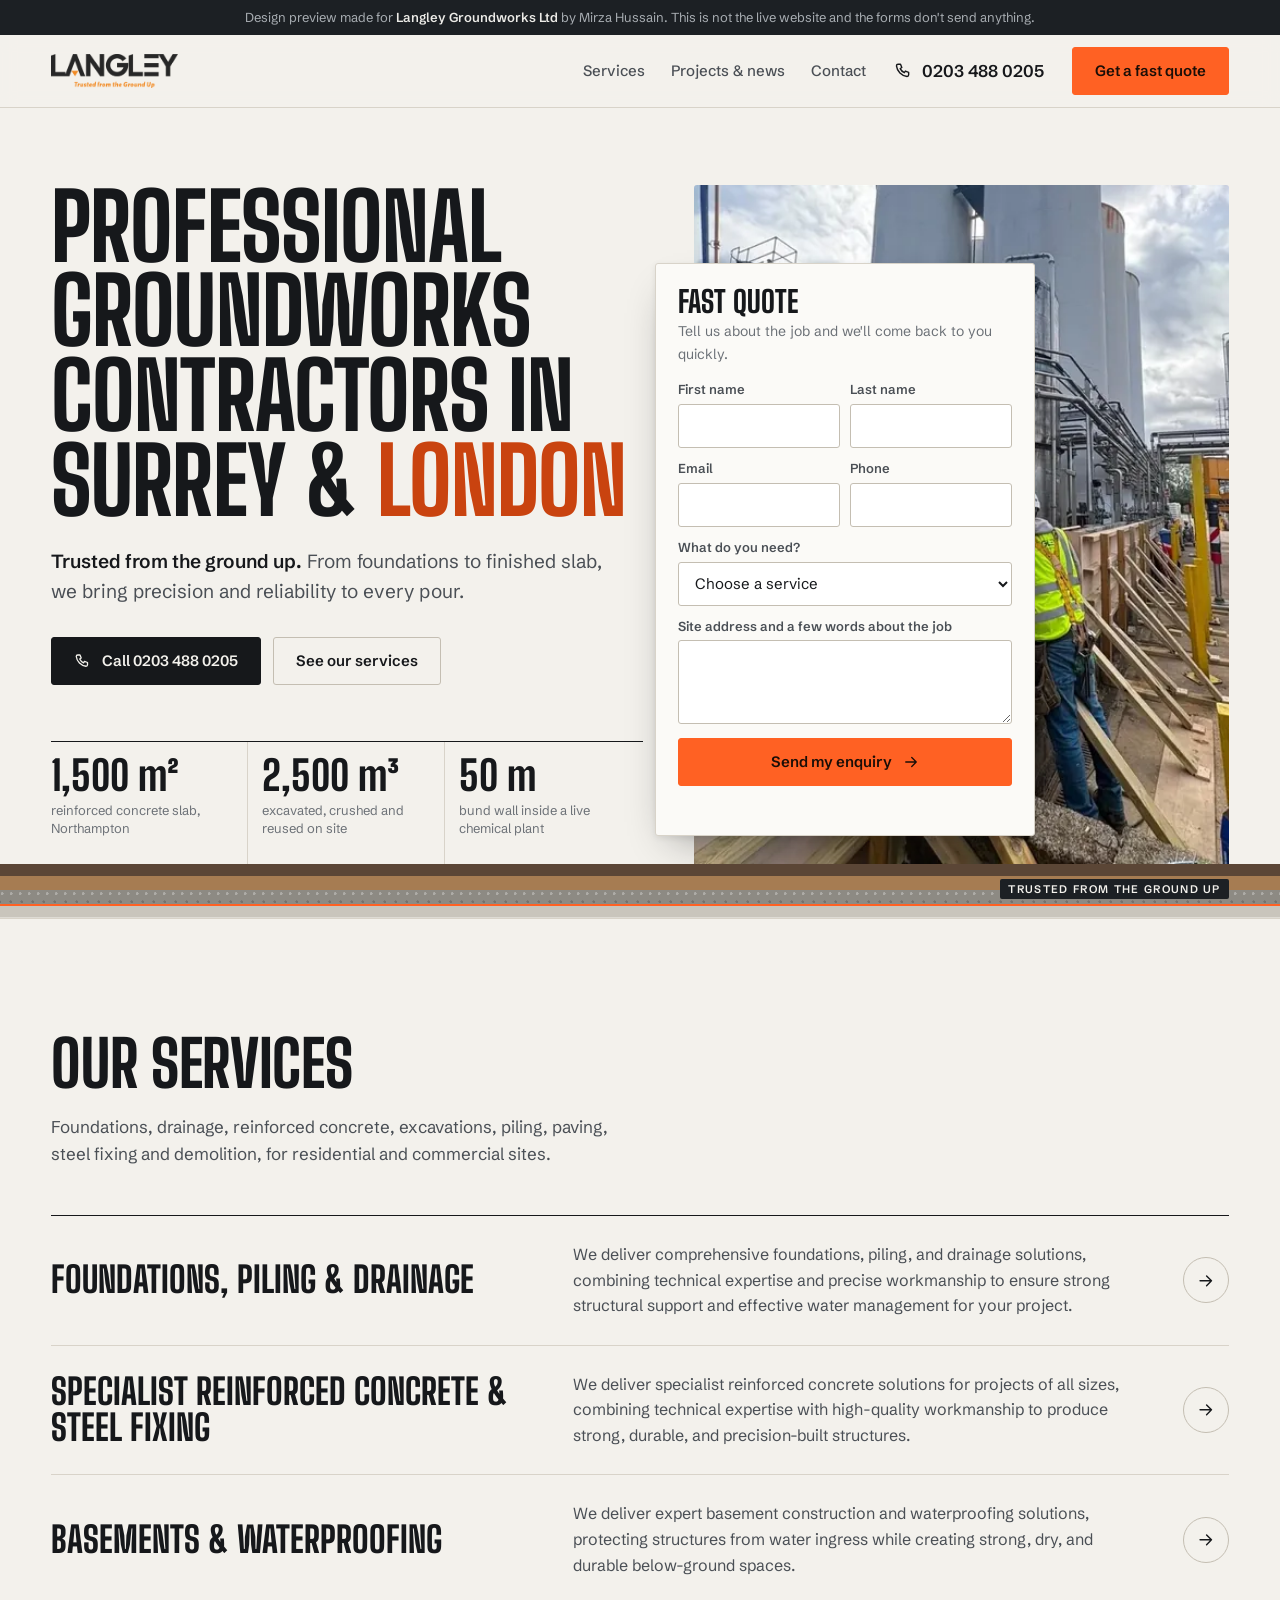
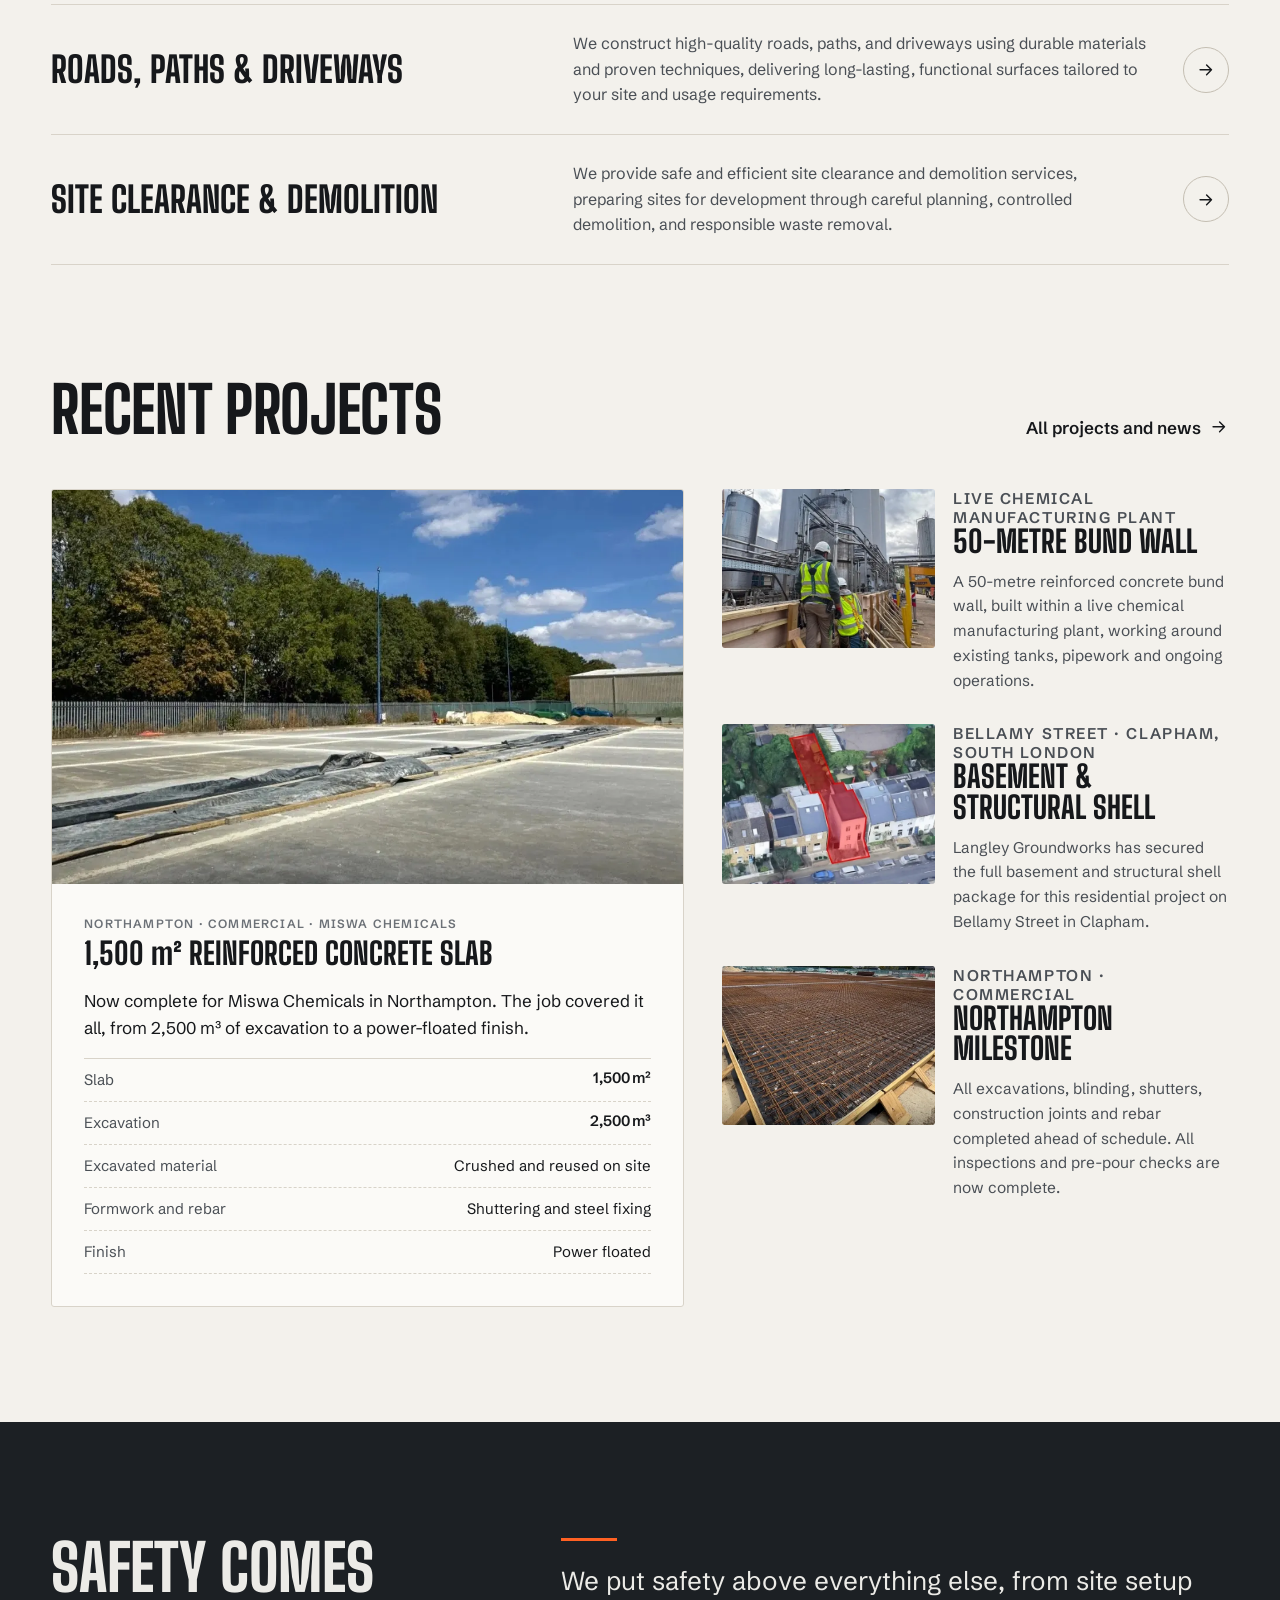
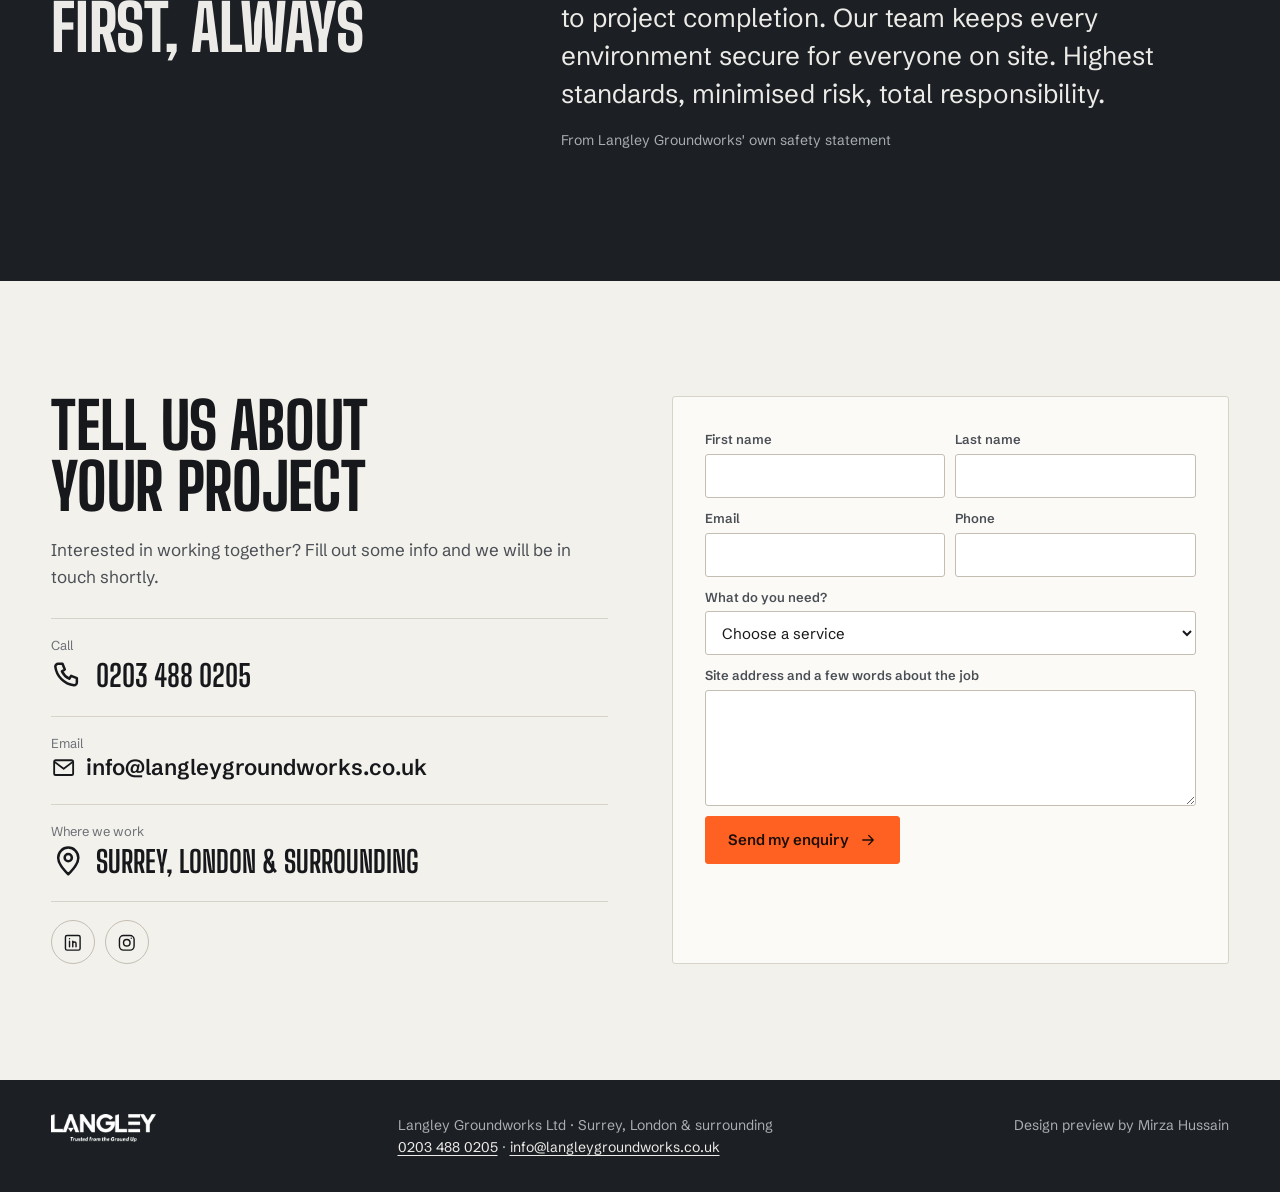
==== index.html @ 34255460 "Groundworks site design preview" ====
<!doctype html>
<html lang="en-GB">
<head>
<meta charset="utf-8">
<meta name="viewport" content="width=device-width, initial-scale=1">
<meta name="robots" content="noindex, nofollow">
<title>Groundworks Contractors in Surrey & London | Langley Groundworks</title>
<meta name="description" content="Langley Groundworks: foundations, piling, drainage, reinforced concrete, basements, driveways and demolition across Surrey and London. Call 0203 488 0205 for a fast quote.">
<meta name="theme-color" content="#f3f1ec">
<link rel="preconnect" href="https://fonts.googleapis.com"><link rel="preconnect" href="https://fonts.gstatic.com" crossorigin>
<link href="https://fonts.googleapis.com/css2?family=Big+Shoulders+Display:wght@700;800&family=JetBrains+Mono:wght@500&family=Schibsted+Grotesk:wght@400;500;600&display=swap" rel="stylesheet">
<link rel="stylesheet" href="styles.css">
<script type="application/ld+json">{"@context": "https://schema.org", "@type": "GeneralContractor", "name": "Langley Groundworks Ltd", "url": "https://www.langleygroundworks.co.uk/", "telephone": "+44 20 3488 0205", "email": "info@langleygroundworks.co.uk", "slogan": "Trusted from the ground up", "areaServed": [{"@type": "AdministrativeArea", "name": "Surrey"}, {"@type": "City", "name": "London"}], "sameAs": ["https://www.linkedin.com/company/langley-groundworks-ltd", "https://www.instagram.com/langleygroundworksltd/"], "makesOffer": [{"@type": "Offer", "itemOffered": {"@type": "Service", "name": "Foundations, Piling & Drainage"}}, {"@type": "Offer", "itemOffered": {"@type": "Service", "name": "Specialist Reinforced Concrete & Steel Fixing"}}, {"@type": "Offer", "itemOffered": {"@type": "Service", "name": "Basements & Waterproofing"}}, {"@type": "Offer", "itemOffered": {"@type": "Service", "name": "Roads, Paths & Driveways"}}, {"@type": "Offer", "itemOffered": {"@type": "Service", "name": "Site Clearance & Demolition"}}]}</script>
</head>
<body>
<div class="preview">Design preview made for <b>Langley Groundworks Ltd</b> by Mirza Hussain. This is not the live website and the forms don't send anything.</div>
<header class="top"><div class="wrap">
  <a class="logo" href="index.html" aria-label="Langley Groundworks home"><img src="img/logo.png" alt="Langley Groundworks, trusted from the ground up" width="600" height="161"></a>
  <nav aria-label="Main"><a href="index.html#services">Services</a><a href="projects.html">Projects & news</a><a href="index.html#contact">Contact</a></nav>
  <a class="call" href="tel:+442034880205"><svg class="i" viewBox="0 0 24 24" aria-hidden="true"><path d="M5 4h3l1.6 4-2 1.3a11 11 0 0 0 5.1 5.1l1.3-2 4 1.6v3a2 2 0 0 1-2 2A15 15 0 0 1 3 6a2 2 0 0 1 2-2Z"/></svg><span>0203 488 0205</span></a>
  <a class="btn orange" href="index.html#quote">Get a fast quote</a>
</div></header>
<main>

<section class="hero">
  <div class="wrap">
    <div>
      <h1>Professional groundworks contractors in Surrey &amp; <em>London</em></h1>
      <p class="lede"><b>Trusted from the ground up.</b> From foundations to finished slab, we bring precision and reliability to every pour.</p>
      <div class="ctas"><a class="btn" href="tel:+442034880205"><svg class="i" viewBox="0 0 24 24" aria-hidden="true"><path d="M5 4h3l1.6 4-2 1.3a11 11 0 0 0 5.1 5.1l1.3-2 4 1.6v3a2 2 0 0 1-2 2A15 15 0 0 1 3 6a2 2 0 0 1 2-2Z"/></svg> Call 0203 488 0205</a><a class="btn ghost" href="#services">See our services</a></div>
      <div class="facts" aria-label="Recent work in numbers">
        <div><span class="num">1,500 m²</span><small>reinforced concrete slab, Northampton</small></div>
        <div><span class="num">2,500 m³</span><small>excavated, crushed and reused on site</small></div>
        <div><span class="num">50 m</span><small>bund wall inside a live chemical plant</small></div>
      </div>
    </div>
    <div class="visual">
      <img src="img/bundwall-1080.webp" srcset="img/bundwall-640.webp 640w, img/bundwall-1080.webp 1080w" sizes="(max-width: 900px) 100vw, 48vw" alt="Langley Groundworks team on the reinforced concrete bund wall inside a live chemical plant" width="1080" height="700" fetchpriority="high" decoding="async">
      <div class="quote" id="quote">
        <h2>Fast quote</h2>
        <p class="sub">Tell us about the job and we'll come back to you quickly.</p>
        <form class="js-form" id="q" novalidate>
  <div class="two"><div class="field"><label for="q-fn">First name</label><input id="q-fn" name="first" autocomplete="given-name" required></div>
  <div class="field"><label for="q-ln">Last name</label><input id="q-ln" name="last" autocomplete="family-name" required></div></div>
  <div class="two"><div class="field"><label for="q-em">Email</label><input id="q-em" name="email" type="email" autocomplete="email" required></div>
  <div class="field"><label for="q-ph">Phone</label><input id="q-ph" name="phone" type="tel" autocomplete="tel"></div></div>
  <div class="field"><label for="q-sv">What do you need?</label><select id="q-sv" name="service"><option value="">Choose a service</option><option>Foundations, Piling & Drainage</option><option>Specialist Reinforced Concrete & Steel Fixing</option><option>Basements & Waterproofing</option><option>Roads, Paths & Driveways</option><option>Site Clearance & Demolition</option><option>Something else</option></select></div>
  <div class="field"><label for="q-ms">Site address and a few words about the job</label><textarea id="q-ms" name="message" required></textarea></div>
  <button class="btn orange" type="submit">Send my enquiry <svg class="i" viewBox="0 0 24 24" aria-hidden="true"><path d="M5 12h14M13 6l6 6-6 6"/></svg></button>
  <p class="form-note" aria-live="polite"></p>
</form>
      </div>
    </div>
  </div>
  <div class="strata" role="presentation"><span class="datum">Trusted from the ground up</span></div>
</section>

<section class="block" id="services"><div class="wrap">
  <div class="head-row"><div><h2 class="h">Our services</h2><p class="intro">Foundations, drainage, reinforced concrete, excavations, piling, paving, steel fixing and demolition, for residential and commercial sites.</p></div></div>
  <div class="works"><a class="work" href="services/foundations-piling-drainage.html"><h3>Foundations, Piling & Drainage</h3><p>We deliver comprehensive foundations, piling, and drainage solutions, combining technical expertise and precise workmanship to ensure strong structural support and effective water management for your project.</p><span class="go" aria-hidden="true"><svg class="i" viewBox="0 0 24 24" aria-hidden="true"><path d="M5 12h14M13 6l6 6-6 6"/></svg></span></a><a class="work" href="services/reinforced-concrete-steel-fixing.html"><h3>Specialist Reinforced Concrete & Steel Fixing</h3><p>We deliver specialist reinforced concrete solutions for projects of all sizes, combining technical expertise with high-quality workmanship to produce strong, durable, and precision-built structures.</p><span class="go" aria-hidden="true"><svg class="i" viewBox="0 0 24 24" aria-hidden="true"><path d="M5 12h14M13 6l6 6-6 6"/></svg></span></a><a class="work" href="services/basements-waterproofing.html"><h3>Basements & Waterproofing</h3><p>We deliver expert basement construction and waterproofing solutions, protecting structures from water ingress while creating strong, dry, and durable below-ground spaces.</p><span class="go" aria-hidden="true"><svg class="i" viewBox="0 0 24 24" aria-hidden="true"><path d="M5 12h14M13 6l6 6-6 6"/></svg></span></a><a class="work" href="services/roads-paths-driveways.html"><h3>Roads, Paths & Driveways</h3><p>We construct high-quality roads, paths, and driveways using durable materials and proven techniques, delivering long-lasting, functional surfaces tailored to your site and usage requirements.</p><span class="go" aria-hidden="true"><svg class="i" viewBox="0 0 24 24" aria-hidden="true"><path d="M5 12h14M13 6l6 6-6 6"/></svg></span></a><a class="work" href="services/site-clearance-demolition.html"><h3>Site Clearance & Demolition</h3><p>We provide safe and efficient site clearance and demolition services, preparing sites for development through careful planning, controlled demolition, and responsible waste removal.</p><span class="go" aria-hidden="true"><svg class="i" viewBox="0 0 24 24" aria-hidden="true"><path d="M5 12h14M13 6l6 6-6 6"/></svg></span></a></div>
</div></section>

<section class="block" style="padding-top:0"><div class="wrap">
  <div class="head-row"><h2 class="h">Recent projects</h2><a class="more" href="projects.html">All projects and news <svg class="i" viewBox="0 0 24 24" aria-hidden="true"><path d="M5 12h14M13 6l6 6-6 6"/></svg></a></div>
  <div class="projects-grid">
    <article class="feature"><img src="img/slab-1080.webp" srcset="img/slab-640.webp 640w, img/slab-1080.webp 1080w" sizes="(max-width: 900px) 100vw, 56vw" alt="The finished 1,500 m² reinforced concrete slab in Northampton" width="1080" height="700" loading="lazy" decoding="async"><div class="body"><p class="where">Northampton · Commercial · Miswa Chemicals</p><h3>1,500 <span class="u">m²</span> reinforced concrete slab</h3><p>Now complete for Miswa Chemicals in Northampton. The job covered it all, from 2,500 m³ of excavation to a power-floated finish.</p><ul class="spec"><li><span>Slab</span><span class="num">1,500 m²</span></li><li><span>Excavation</span><span class="num">2,500 m³</span></li><li><span>Excavated material</span><span>Crushed and reused on site</span></li><li><span>Formwork and rebar</span><span>Shuttering and steel fixing</span></li><li><span>Finish</span><span>Power floated</span></li></ul></div></article>
    <div class="side-projects"><article class="proj"><img src="img/bundwall-wide-1080.webp" srcset="img/bundwall-wide-640.webp 640w, img/bundwall-wide-1080.webp 1080w" sizes="(max-width: 520px) 100vw, 20vw" alt="50-metre bund wall" width="1080" height="700" loading="lazy" decoding="async"><div><p class="where">Live chemical manufacturing plant</p><h3>50-metre bund wall</h3><p>A 50-metre reinforced concrete bund wall, built within a live chemical manufacturing plant, working around existing tanks, pipework and ongoing operations.</p></div></article><article class="proj"><img src="img/clapham-1080.webp" srcset="img/clapham-640.webp 640w, img/clapham-1080.webp 1080w" sizes="(max-width: 520px) 100vw, 20vw" alt="Basement & structural shell" width="1080" height="700" loading="lazy" decoding="async"><div><p class="where">Bellamy Street · Clapham, South London</p><h3>Basement & structural shell</h3><p>Langley Groundworks has secured the full basement and structural shell package for this residential project on Bellamy Street in Clapham.</p></div></article><article class="proj"><img src="img/rebar-1080.webp" srcset="img/rebar-640.webp 640w, img/rebar-1080.webp 1080w" sizes="(max-width: 520px) 100vw, 20vw" alt="Northampton milestone" width="1080" height="700" loading="lazy" decoding="async"><div><p class="where">Northampton · Commercial</p><h3>Northampton milestone</h3><p>All excavations, blinding, shutters, construction joints and rebar completed ahead of schedule. All inspections and pre-pour checks are now complete.</p></div></article></div>
  </div>
</div></section>

<section class="block safety"><div class="wrap">
  <h2 class="h">Safety comes first, always</h2>
  <div><blockquote>We put safety above everything else, from site setup to project completion. Our team keeps every environment secure for everyone on site. Highest standards, minimised risk, total responsibility.</blockquote><p class="cite">From Langley Groundworks' own safety statement</p></div>
</div></section>

<section class="block contact" id="contact"><div class="wrap">
  <div>
    <h2 class="h">Tell us about your project</h2>
    <p class="intro">Interested in working together? Fill out some info and we will be in touch shortly.</p>
    <ul class="lines">
      <li><small>Call</small><a href="tel:+442034880205"><svg class="i" viewBox="0 0 24 24" aria-hidden="true"><path d="M5 4h3l1.6 4-2 1.3a11 11 0 0 0 5.1 5.1l1.3-2 4 1.6v3a2 2 0 0 1-2 2A15 15 0 0 1 3 6a2 2 0 0 1 2-2Z"/></svg> 0203 488 0205</a></li>
      <li><small>Email</small><a href="mailto:info@langleygroundworks.co.uk" style="text-transform:none;font-family:var(--sans);font-weight:600;font-size:clamp(17px,1.8vw,22px)"><svg class="i" viewBox="0 0 24 24" aria-hidden="true"><rect x="3" y="5" width="18" height="14" rx="1.5"/><path d="m4 7 8 6 8-6"/></svg> info@langleygroundworks.co.uk</a></li>
      <li><small>Where we work</small><span style="display:inline-flex;gap:10px;align-items:center;font:700 clamp(22px,2.6vw,30px)/1.15 var(--display);text-transform:uppercase"><svg class="i" viewBox="0 0 24 24" aria-hidden="true"><path d="M12 21s-7-6.2-7-11.5a7 7 0 0 1 14 0C19 14.8 12 21 12 21Z"/><circle cx="12" cy="9.5" r="2.5"/></svg> Surrey, London &amp; surrounding</span></li>
    </ul>
    <div class="social"><a href="https://www.linkedin.com/company/langley-groundworks-ltd" aria-label="Langley Groundworks on LinkedIn" rel="noopener"><svg class="i" viewBox="0 0 24 24" aria-hidden="true"><rect x="3" y="3" width="18" height="18" rx="2"/><path d="M8 10v7M8 7v.01M12 17v-4a2 2 0 0 1 4 0v4M12 10v7"/></svg></a><a href="https://www.instagram.com/langleygroundworksltd/" aria-label="Langley Groundworks on Instagram" rel="noopener"><svg class="i" viewBox="0 0 24 24" aria-hidden="true"><rect x="3" y="3" width="18" height="18" rx="5"/><circle cx="12" cy="12" r="4"/><path d="M17.5 6.5v.01"/></svg></a></div>
  </div>
  <div class="panel"><form class="js-form" id="c" novalidate>
  <div class="two"><div class="field"><label for="c-fn">First name</label><input id="c-fn" name="first" autocomplete="given-name" required></div>
  <div class="field"><label for="c-ln">Last name</label><input id="c-ln" name="last" autocomplete="family-name" required></div></div>
  <div class="two"><div class="field"><label for="c-em">Email</label><input id="c-em" name="email" type="email" autocomplete="email" required></div>
  <div class="field"><label for="c-ph">Phone</label><input id="c-ph" name="phone" type="tel" autocomplete="tel"></div></div>
  <div class="field"><label for="c-sv">What do you need?</label><select id="c-sv" name="service"><option value="">Choose a service</option><option>Foundations, Piling & Drainage</option><option>Specialist Reinforced Concrete & Steel Fixing</option><option>Basements & Waterproofing</option><option>Roads, Paths & Driveways</option><option>Site Clearance & Demolition</option><option>Something else</option></select></div>
  <div class="field"><label for="c-ms">Site address and a few words about the job</label><textarea id="c-ms" name="message" rows="4" required></textarea></div>
  <button class="btn orange" type="submit">Send my enquiry <svg class="i" viewBox="0 0 24 24" aria-hidden="true"><path d="M5 12h14M13 6l6 6-6 6"/></svg></button>
  <p class="form-note" aria-live="polite"></p>
</form></div>
</div></section>

</main>
<footer><div class="wrap">
  <img src="img/logo-alt.png" alt="Langley Groundworks" width="600" height="160" loading="lazy">
  <div>Langley Groundworks Ltd · Surrey, London &amp; surrounding<br><a href="tel:+442034880205">0203 488 0205</a> · <a href="mailto:info@langleygroundworks.co.uk">info@langleygroundworks.co.uk</a></div>
  <div class="made">Design preview by Mirza Hussain</div>
</div></footer>
<div class="dock"><a class="btn" href="tel:+442034880205"><svg class="i" viewBox="0 0 24 24" aria-hidden="true"><path d="M5 4h3l1.6 4-2 1.3a11 11 0 0 0 5.1 5.1l1.3-2 4 1.6v3a2 2 0 0 1-2 2A15 15 0 0 1 3 6a2 2 0 0 1 2-2Z"/></svg> Call</a><a class="btn orange" href="index.html#quote">Get a quote</a></div>
<script src="site.js" defer></script>
</body>
</html>
---- styles.css ----
/* Langley Groundworks: design preview.
   The look comes from the trade itself: hoarding signage for the headings, a site drawing's ruled
   lines and dimension marks, the ground in section as the one decorative motif, and the orange
   from the company's own logo. Real measurements from real jobs are set in mono, as data. */
:root {
  --paper: #f3f1ec; --paper-2: #ebe7df; --card: #fbfaf7;
  --ink: #16181b; --ink-2: #4a4f55; --ink-3: #6c7177;
  --line: #d8d3c9; --line-2: #c4beb2;
  --orange: #ff6123; --orange-deep: #c9430f; --orange-ink: #1a0e07;
  --slate: #1c2024; --slate-2: #262b30; --slate-ink: #ecebe7; --slate-ink-2: #a9aeb3;
  --soil: #5b4636; --clay: #a67c52; --gravel: #8d8a83; --concrete: #c9c5bc;
  --display: "Big Shoulders Display", "Arial Narrow", sans-serif;
  --sans: "Schibsted Grotesk", system-ui, sans-serif;
  --mono: "JetBrains Mono", ui-monospace, monospace;
  --max: 1280px; --gut: clamp(20px, 4vw, 56px);
  --radius: 3px;
  color-scheme: light;
}
* { box-sizing: border-box; }
html { -webkit-text-size-adjust: 100%; scroll-behavior: smooth; scroll-padding-top: 88px; }
body { margin: 0; background: var(--paper); color: var(--ink); font: 400 17px/1.6 var(--sans); }
img { display: block; max-width: 100%; height: auto; }
a { color: inherit; text-underline-offset: .22em; text-decoration-thickness: 1px; }
::selection { background: var(--orange); color: var(--orange-ink); }
input, textarea, select, button { font: inherit; color: inherit; }
input, textarea { caret-color: var(--orange-deep); }
:focus-visible { outline: 2px solid var(--orange-deep); outline-offset: 3px; border-radius: 2px; }
html { scrollbar-color: var(--line-2) var(--paper); }
.wrap { max-width: var(--max); margin: 0 auto; padding: 0 var(--gut); }
.sr { position: absolute; width: 1px; height: 1px; overflow: hidden; clip: rect(0 0 0 0); white-space: nowrap; }
.num { font-family: var(--mono); font-weight: 500; font-variant-numeric: tabular-nums; letter-spacing: -.01em; }
svg.i { width: 1.15em; height: 1.15em; flex: none; stroke: currentColor; fill: none; stroke-width: 1.75; stroke-linecap: round; stroke-linejoin: round; }

/* preview notice: the client must never mistake this for their live site */
.preview { background: var(--slate); color: var(--slate-ink-2); font-size: 13px; text-align: center; padding: 7px var(--gut); }
.preview b { color: var(--slate-ink); font-weight: 600; }

/* header */
.top { position: sticky; top: 0; z-index: 20; background: color-mix(in srgb, var(--paper) 92%, transparent); backdrop-filter: saturate(1.2) blur(8px); border-bottom: 1px solid var(--line); }
.top .wrap { display: flex; align-items: center; gap: 28px; height: 72px; }
.top .logo img { height: 34px; width: auto; }
.top nav { display: flex; gap: 26px; margin-left: auto; font-size: 15px; font-weight: 500; }
.top nav a { text-decoration: none; color: var(--ink-2); }
.top nav a:hover, .top nav a[aria-current="page"] { color: var(--ink); text-decoration: underline; }
.call { display: inline-flex; align-items: center; gap: 8px; text-decoration: none; font-weight: 600; white-space: nowrap; }
.btn { display: inline-flex; align-items: center; justify-content: center; gap: 10px; min-height: 48px; padding: 0 22px; border-radius: var(--radius); border: 1px solid var(--ink); background: var(--ink); color: var(--paper); font-weight: 600; font-size: 15px; text-decoration: none; cursor: pointer; transition: background .18s, color .18s, border-color .18s; }
.btn:hover { background: #000; }
.btn.orange { background: var(--orange); border-color: var(--orange); color: var(--orange-ink); }
.btn.orange:hover { background: #ff7a45; border-color: #ff7a45; }
.btn.ghost { background: transparent; color: var(--ink); border-color: var(--line-2); }
.btn.ghost:hover { border-color: var(--ink); }
.btn svg.i { width: 18px; height: 18px; }
@media (max-width: 899px) { .top nav, .top .call span { display: none; } .top .wrap { gap: 14px; } .top .call { margin-left: auto; } .top .btn { display: none; } }

/* hero */
.hero { position: relative; overflow: hidden; border-bottom: 1px solid var(--line); }
.hero .wrap { display: grid; grid-template-columns: minmax(0, 1.05fr) minmax(0, .95fr); gap: clamp(28px, 4vw, 64px); padding-top: clamp(40px, 6vw, 84px); padding-bottom: 0; align-items: end; }
.hero h1 { font: 800 clamp(3.1rem, 7.2vw, 6rem)/.92 var(--display); text-transform: uppercase; letter-spacing: -.01em; margin: 0; text-wrap: balance; }
.hero h1 em { font-style: normal; color: var(--orange-deep); }
.hero .lede { font-size: clamp(17px, 1.5vw, 19px); color: var(--ink-2); max-width: 46ch; margin: 22px 0 0; }
.hero .lede b { color: var(--ink); font-weight: 600; }
.hero .ctas { display: flex; flex-wrap: wrap; gap: 12px; margin: 30px 0 0; }
.facts { display: grid; grid-template-columns: repeat(3, minmax(0, 1fr)); margin: clamp(36px, 5vw, 56px) 0 0; border-top: 1px solid var(--ink); }
.facts div { padding: 14px 14px 26px 0; border-right: 1px solid var(--line); }
.facts div + div { padding-left: 14px; }
.facts div:last-child { border-right: 0; }
.facts .num { display: block; font: 800 clamp(30px, 3.2vw, 44px)/1 var(--display); letter-spacing: 0; color: var(--ink); }
.facts small { display: block; margin-top: 6px; font-size: 13px; color: var(--ink-3); line-height: 1.35; }
.hero .visual { position: relative; align-self: stretch; min-height: 520px; }
.hero .visual img { position: absolute; inset: 0; width: 100%; height: 100%; object-fit: cover; object-position: 30% 50%; border-radius: var(--radius) var(--radius) 0 0; }
.quote { position: absolute; left: clamp(-56px, -3vw, -20px); bottom: 28px; width: min(380px, 92%); background: var(--card); border: 1px solid var(--line); border-radius: var(--radius); padding: 22px 22px 20px; box-shadow: 0 18px 40px -18px rgba(22, 24, 27, .45), 0 2px 6px rgba(22, 24, 27, .08); }
.quote h2 { font: 800 30px/1 var(--display); text-transform: uppercase; margin: 0 0 4px; }
.quote p.sub { margin: 0 0 14px; font-size: 14px; color: var(--ink-3); }
.field { display: grid; gap: 4px; margin-bottom: 10px; }
.field label { font-size: 13px; font-weight: 600; color: var(--ink-2); }
.field input, .field select, .field textarea { width: 100%; min-height: 44px; border: 1px solid var(--line-2); border-radius: var(--radius); background: #fff; padding: 9px 12px; font-size: 15px; }
.field textarea { min-height: 84px; resize: vertical; }
.field input:focus, .field select:focus, .field textarea:focus { outline: none; border-color: var(--ink); box-shadow: 0 0 0 3px color-mix(in srgb, var(--orange) 28%, transparent); }
.two { display: grid; grid-template-columns: 1fr 1fr; gap: 10px; }
.form-note { margin: 10px 0 0; font-size: 13px; color: var(--ink-3); min-height: 1.4em; }
.form-note.sent { color: var(--orange-deep); font-weight: 600; }
.quote .btn { width: 100%; margin-top: 4px; }

/* the ground in section: topsoil, clay, gravel and the slab, with a datum line */
.strata { position: relative; height: 54px; background:
  linear-gradient(var(--soil), var(--soil)) 0 0 / 100% 12px no-repeat,
  linear-gradient(var(--clay), var(--clay)) 0 12px / 100% 14px no-repeat,
  radial-gradient(circle at 25% 40%, rgba(255,255,255,.28) 1.2px, transparent 1.6px) 0 26px / 9px 9px repeat-x,
  radial-gradient(circle at 70% 70%, rgba(0,0,0,.18) 1.1px, transparent 1.5px) 3px 30px / 11px 11px repeat-x,
  linear-gradient(var(--gravel), var(--gravel)) 0 26px / 100% 14px no-repeat,
  linear-gradient(var(--concrete), var(--concrete)) 0 40px / 100% 14px no-repeat; }
.strata::after { content: ""; position: absolute; left: 0; right: 0; top: 40px; border-top: 2px solid var(--orange); }
.strata .datum { position: absolute; right: var(--gut); top: 40px; transform: translateY(-125%); font: 600 11px var(--sans); text-transform: uppercase; color: var(--paper); letter-spacing: .12em; background: var(--slate); padding: 3px 8px; border-radius: 2px; }
@media (prefers-reduced-motion: no-preference) {
  .strata { clip-path: inset(0 100% 0 0); animation: dig 1.1s cubic-bezier(.16, 1, .3, 1) .15s forwards; }
  @keyframes dig { to { clip-path: inset(0 0 0 0); } }
}

/* sections */
section.block { padding: clamp(64px, 9vw, 120px) 0; }
.block h2.h { font: 800 clamp(2.4rem, 5vw, 4rem)/.95 var(--display); text-transform: uppercase; margin: 0; letter-spacing: -.005em; text-wrap: balance; }
.block .intro { color: var(--ink-2); max-width: 58ch; margin: 18px 0 0; }
.head-row { display: flex; justify-content: space-between; align-items: end; gap: 24px; flex-wrap: wrap; margin-bottom: clamp(30px, 4vw, 48px); }
.head-row a.more { font-weight: 600; text-decoration: none; display: inline-flex; gap: 8px; align-items: center; }
.head-row a.more:hover { text-decoration: underline; }

/* services: a schedule of works, one row each, not a grid of cards */
.works { border-top: 1px solid var(--ink); }
.work { display: grid; grid-template-columns: minmax(0, 1.1fr) minmax(0, 1.3fr) auto; gap: 18px 36px; align-items: center; padding: 26px 0; border-bottom: 1px solid var(--line); text-decoration: none; position: relative; }
.work h3 { font: 800 clamp(1.7rem, 2.8vw, 2.5rem)/1 var(--display); text-transform: uppercase; margin: 0; transition: color .2s; }
.work p { margin: 0; color: var(--ink-2); font-size: 16px; }
.work .go { width: 46px; height: 46px; border-radius: 50%; border: 1px solid var(--line-2); display: grid; place-items: center; transition: background .2s, border-color .2s, transform .25s cubic-bezier(.16, 1, .3, 1); }
.work:hover h3 { color: var(--orange-deep); }
.work:hover .go { background: var(--orange); border-color: var(--orange); transform: translateX(4px); }
@media (max-width: 760px) { .work { grid-template-columns: 1fr auto; } .work p { grid-column: 1 / -1; grid-row: 2; } }

/* recent projects */
.projects-grid { display: grid; grid-template-columns: minmax(0, 1.25fr) minmax(0, 1fr); gap: clamp(20px, 3vw, 40px); }
.feature { background: var(--card); border: 1px solid var(--line); border-radius: var(--radius); overflow: hidden; display: grid; grid-template-rows: auto 1fr; }
.feature img, .proj img { width: 100%; aspect-ratio: 16 / 10; object-fit: cover; }
.feature .body { padding: clamp(20px, 2.6vw, 32px); }
.where { font: 600 12px var(--sans); text-transform: uppercase; letter-spacing: .1em; color: var(--ink-3); margin: 0 0 8px; }
.feature h3, .proj h3 { font: 800 clamp(1.6rem, 2.4vw, 2.2rem)/1 var(--display); text-transform: uppercase; margin: 0 0 12px; }
.spec { list-style: none; margin: 16px 0 0; padding: 0; border-top: 1px solid var(--line); }
.spec li { display: flex; justify-content: space-between; gap: 16px; padding: 9px 0; border-bottom: 1px dashed var(--line); font-size: 15px; font-variant-numeric: tabular-nums; }
.spec .num { font: 600 15px var(--sans); }
.spec li span:first-child { color: var(--ink-2); }
.side-projects { display: grid; gap: clamp(20px, 2.4vw, 32px); align-content: start; }
.u { text-transform: none; }
.proj { display: grid; grid-template-columns: 42% 1fr; gap: 18px; align-items: start; }
.proj img { aspect-ratio: 4 / 3; border-radius: var(--radius); }
.proj p { margin: 0; color: var(--ink-2); font-size: 15.5px; }
@media (max-width: 899px) { .projects-grid { grid-template-columns: 1fr; } }
@media (max-width: 520px) { .proj { grid-template-columns: 1fr; } }

/* safety: their own statement, on the dark of a site cabin */
.safety { background: var(--slate); color: var(--slate-ink); }
.safety { padding: clamp(56px, 7vw, 96px) 0; }
.safety .wrap { display: grid; grid-template-columns: minmax(0, .8fr) minmax(0, 1.2fr); gap: clamp(28px, 5vw, 80px); align-items: start; }
.safety h2.h { color: var(--slate-ink); }
.safety blockquote { margin: 0; font-size: clamp(20px, 2.1vw, 26px); line-height: 1.45; color: var(--slate-ink); max-width: 40ch; }
.safety blockquote::before { content: ""; display: block; width: 56px; border-top: 3px solid var(--orange); margin-bottom: 22px; }
.safety .cite { margin-top: 16px; font-size: 14px; color: var(--slate-ink-2); }
@media (max-width: 860px) { .safety .wrap { grid-template-columns: 1fr; } }

/* contact */
.contact .wrap { display: grid; grid-template-columns: minmax(0, 1fr) minmax(0, 1fr); gap: clamp(28px, 5vw, 80px); }
.lines { list-style: none; padding: 0; margin: 28px 0 0; }
.lines li { border-top: 1px solid var(--line); padding: 16px 0; }
.lines li:last-child { border-bottom: 1px solid var(--line); }
.lines small { display: block; font-size: 13px; color: var(--ink-3); margin-bottom: 2px; }
.lines a { font: 700 clamp(22px, 2.6vw, 30px)/1.15 var(--display); text-transform: uppercase; text-decoration: none; display: inline-flex; gap: 10px; align-items: center; }
.lines a:hover { color: var(--orange-deep); }
.social { display: flex; gap: 10px; margin-top: 18px; }
.social a { width: 44px; height: 44px; border: 1px solid var(--line-2); border-radius: 50%; display: grid; place-items: center; }
.social a:hover { border-color: var(--ink); }
.panel { background: var(--card); border: 1px solid var(--line); border-radius: var(--radius); padding: clamp(20px, 3vw, 32px); }
@media (max-width: 860px) { .contact .wrap { grid-template-columns: 1fr; } }

/* footer */
footer { background: var(--slate); color: var(--slate-ink-2); font-size: 14px; }
footer .wrap { display: flex; flex-wrap: wrap; gap: 18px 40px; justify-content: space-between; padding-top: 34px; padding-bottom: 34px; }
footer img { height: 28px; width: auto; }
footer a { color: var(--slate-ink); }
footer .made { color: var(--slate-ink-2); }

/* service and projects pages */
.page-head { padding: clamp(36px, 5vw, 64px) 0 clamp(28px, 4vw, 44px); border-bottom: 1px solid var(--line); }
.crumbs { font-size: 14px; color: var(--ink-3); margin: 0 0 18px; }
.crumbs a { color: var(--ink-2); }
.page-head h1 { font: 800 clamp(2.6rem, 5vw, 4.5rem)/.94 var(--display); text-transform: uppercase; margin: 0; max-width: 24ch; text-wrap: balance; }
.page-head .lede { color: var(--ink-2); font-size: clamp(17px, 1.5vw, 19px); max-width: 60ch; margin: 20px 0 0; }
.svc { display: grid; grid-template-columns: minmax(0, 1.25fr) minmax(0, .75fr); gap: clamp(28px, 5vw, 72px); padding-top: clamp(40px, 6vw, 80px); padding-bottom: clamp(40px, 6vw, 80px); }
.svc h2 { font: 800 clamp(1.8rem, 3vw, 2.6rem)/1 var(--display); text-transform: uppercase; margin: 0 0 16px; }
.svc h2:not(:first-child) { margin-top: 46px; }
.scope { list-style: none; padding: 0; margin: 0; columns: 2; column-gap: 32px; }
.scope li { break-inside: avoid; padding: 10px 0 10px 22px; border-bottom: 1px solid var(--line); position: relative; }
.scope li::before { content: ""; position: absolute; left: 0; top: 1.05em; width: 10px; border-top: 2px solid var(--orange); }
.aside-call { position: sticky; top: 100px; align-self: start; }
.aside-call h3 { font: 800 28px/1 var(--display); text-transform: uppercase; margin: 0 0 10px; }
.aside-call p { margin: 0 0 16px; color: var(--ink-2); font-size: 15.5px; }
.aside-call .btn { width: 100%; margin-top: 8px; }
.others { display: flex; flex-wrap: wrap; gap: 8px; margin-top: 10px; }
.others a { border: 1px solid var(--line-2); border-radius: 999px; padding: 6px 14px; text-decoration: none; font-size: 14.5px; }
.others a:hover { border-color: var(--ink); }
@media (max-width: 899px) { .svc { grid-template-columns: 1fr; } .scope { columns: 1; } .aside-call { position: static; } }
.post { display: grid; grid-template-columns: minmax(0, .9fr) minmax(0, 1.1fr); gap: clamp(20px, 4vw, 56px); padding: clamp(30px, 4vw, 48px) 0; border-bottom: 1px solid var(--line); align-items: center; }
.post img { width: 100%; aspect-ratio: 3 / 2; object-fit: cover; border-radius: var(--radius); }
.post h2 { font: 800 clamp(1.8rem, 3vw, 2.6rem)/1 var(--display); text-transform: uppercase; margin: 0 0 12px; }
.post p { color: var(--ink-2); margin: 0 0 10px; }
.tags { display: flex; gap: 8px; flex-wrap: wrap; margin-top: 12px; }
.tags a { font-size: 13px; border: 1px solid var(--line-2); border-radius: 999px; padding: 3px 11px; text-decoration: none; color: var(--ink-2); }
@media (max-width: 760px) { .post { grid-template-columns: 1fr; } }
.howto { background: var(--paper-2); border: 1px dashed var(--line-2); border-radius: var(--radius); padding: clamp(20px, 3vw, 32px); margin: clamp(40px, 6vw, 72px) 0 0; display: grid; grid-template-columns: minmax(0, .9fr) minmax(0, 1.1fr); gap: 24px 48px; }
.howto h2 { font: 800 clamp(1.6rem, 2.6vw, 2.2rem)/1 var(--display); text-transform: uppercase; margin: 0; }
.howto ol { margin: 0; padding-left: 1.2em; color: var(--ink-2); }
.howto li { margin-bottom: 6px; }
@media (max-width: 760px) { .howto { grid-template-columns: 1fr; } }

/* phones: the two things a visitor wants, always in reach */
.dock { display: none; }
@media (max-width: 899px) {
  .hero .wrap { grid-template-columns: 1fr; }
  .hero .visual { min-height: 0; margin: 0 calc(var(--gut) * -1); }
  .hero .visual img { position: static; height: 300px; border-radius: 0; }
  .quote { position: relative; z-index: 1; width: auto; left: auto; bottom: auto; margin: -36px var(--gut) 0; }
  .facts { grid-template-columns: 1fr 1fr 1fr; }
  .facts .num { font-size: 18px; }
  body { padding-bottom: 76px; }
  .dock { display: grid; grid-template-columns: 1fr 1fr; gap: 10px; position: fixed; left: 0; right: 0; bottom: 0; z-index: 30; padding: 10px 14px calc(10px + env(safe-area-inset-bottom)); background: var(--paper); border-top: 1px solid var(--line); }
  .dock .btn { min-height: 50px; }
}
@media (max-width: 420px) { .facts small { font-size: 12px; } .two { grid-template-columns: 1fr; } }
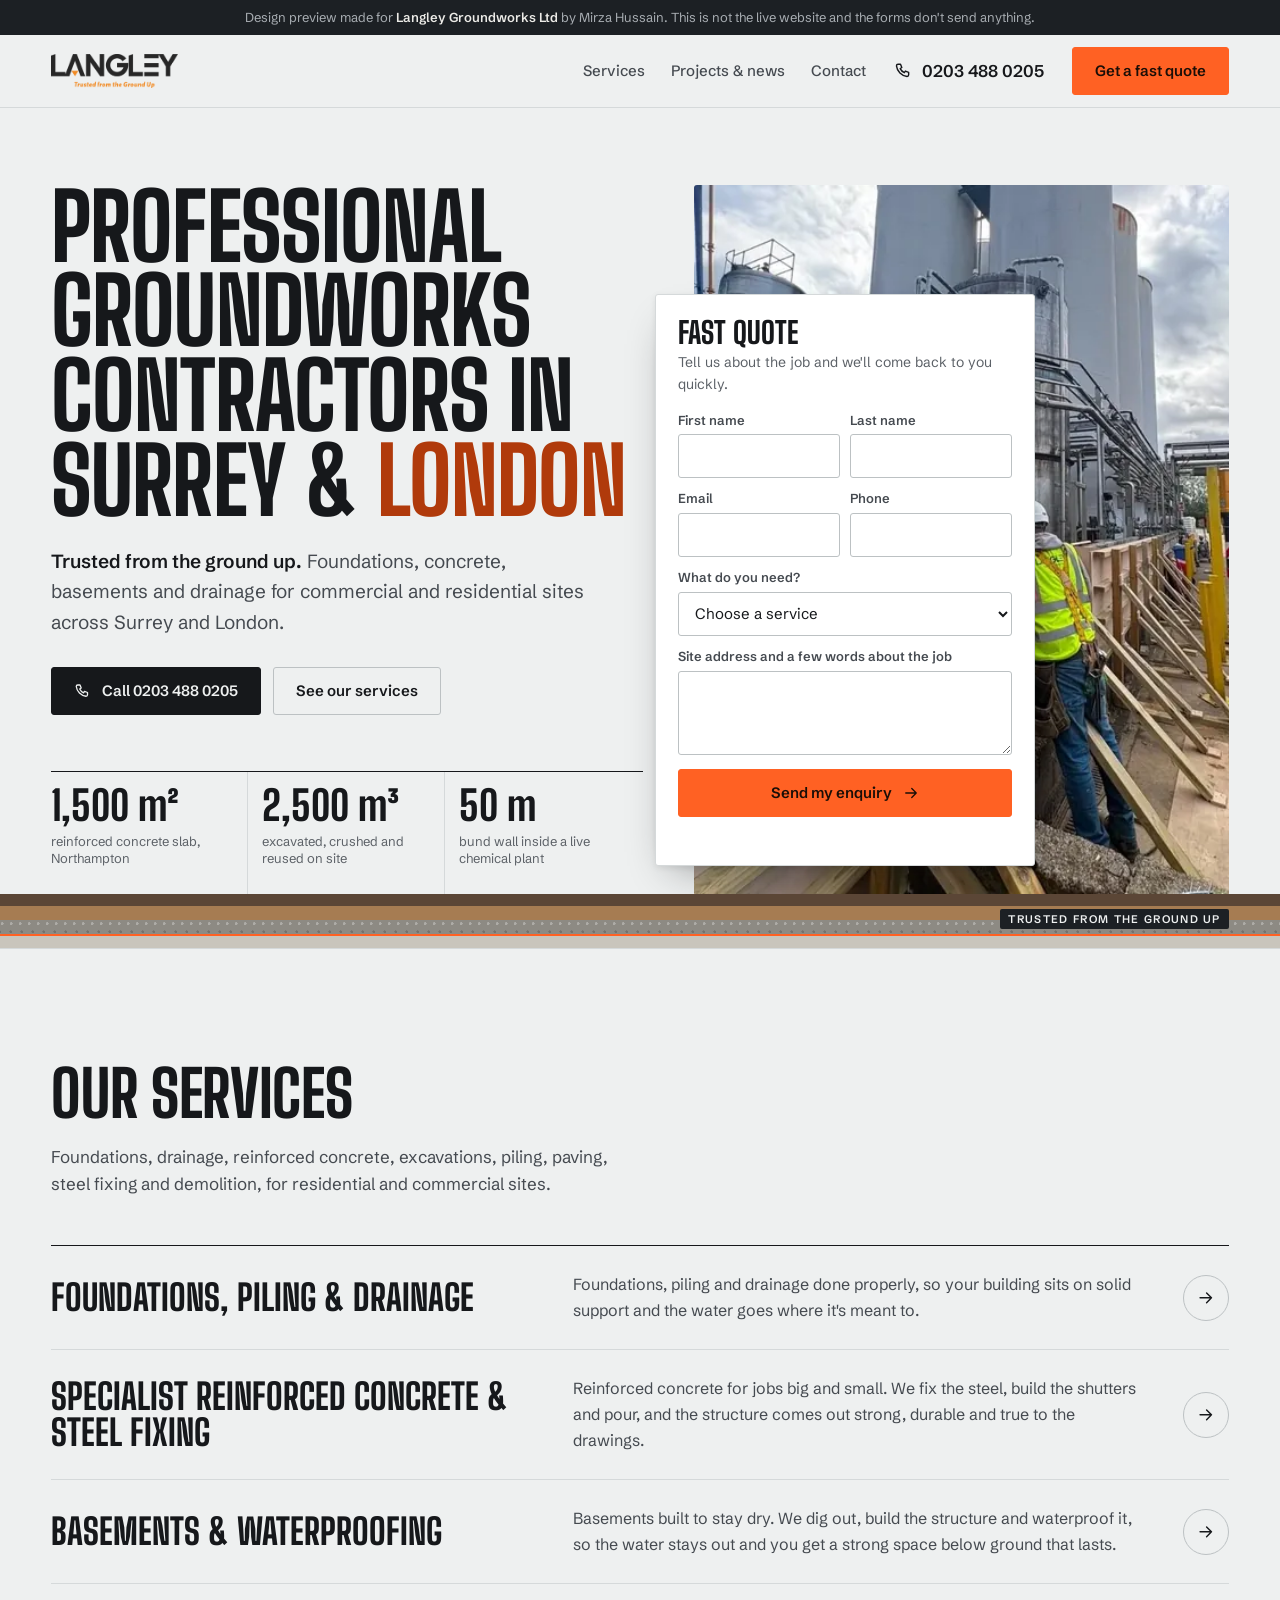
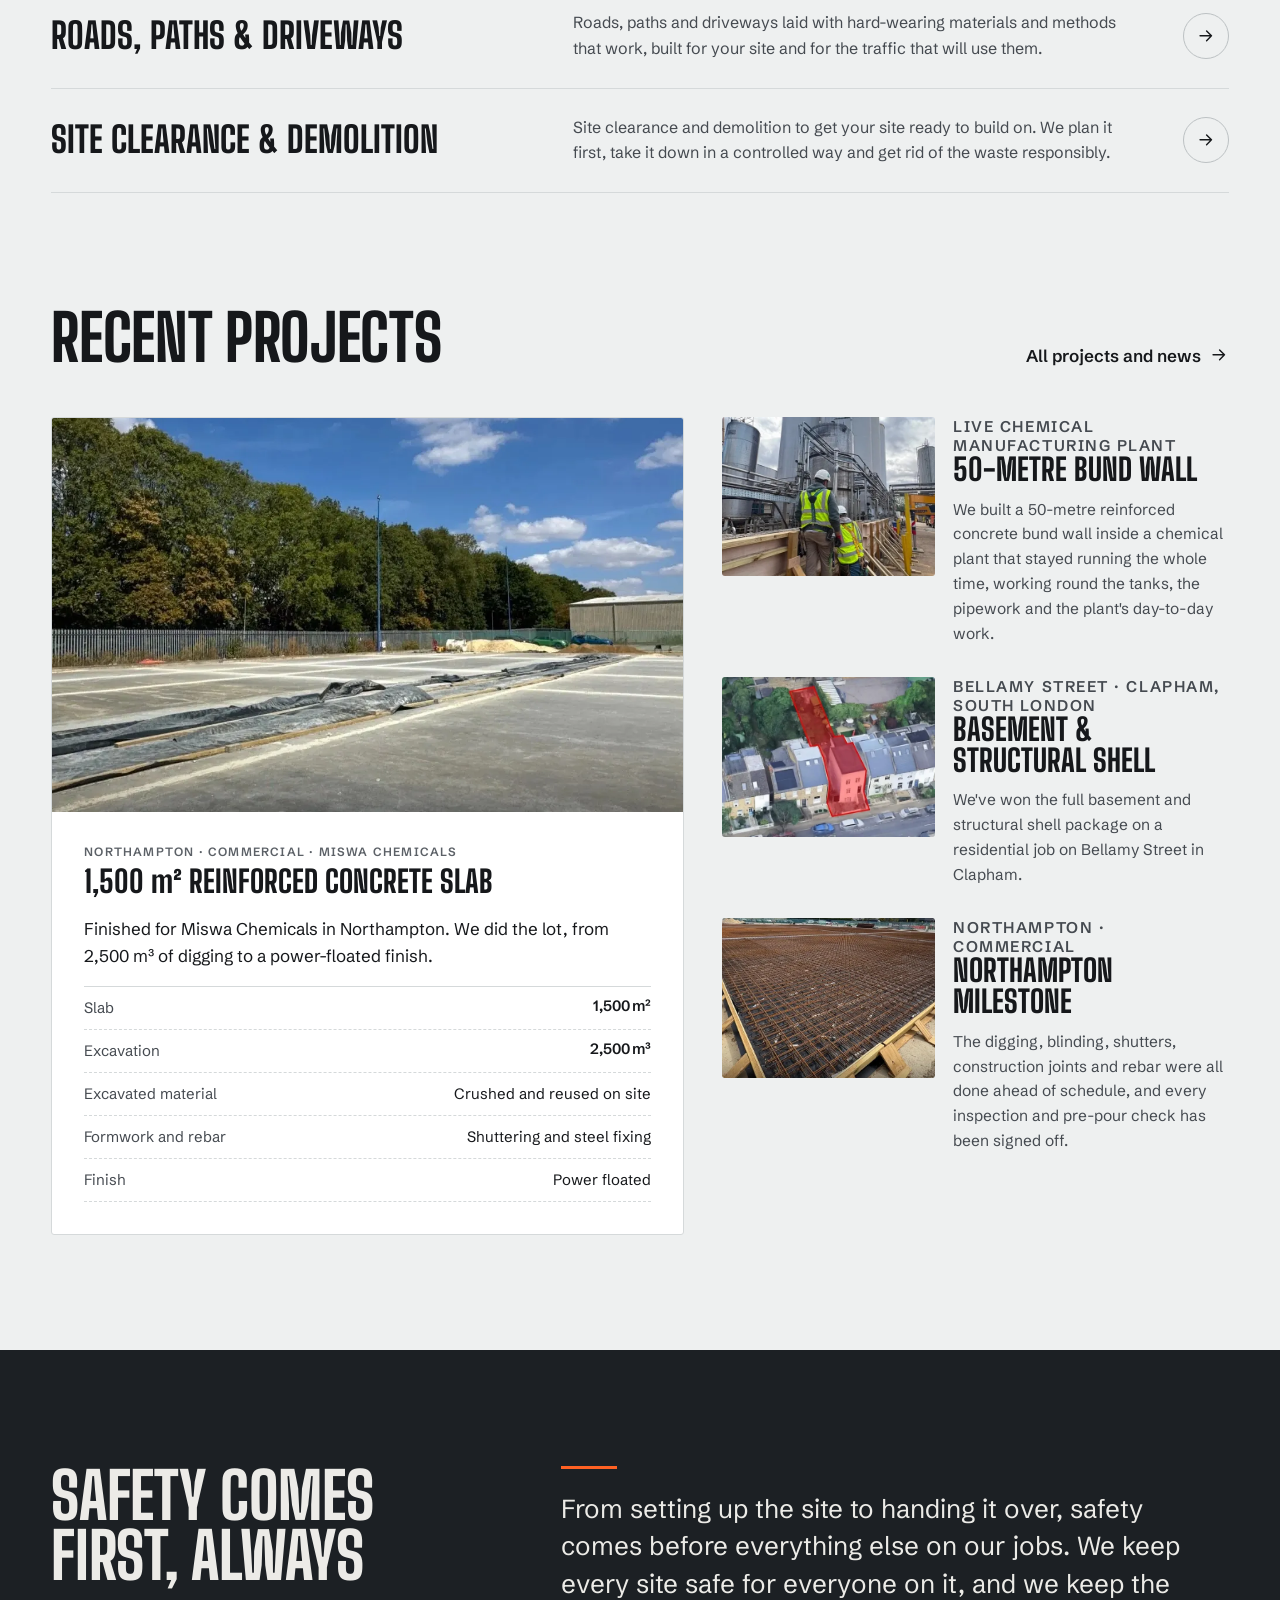
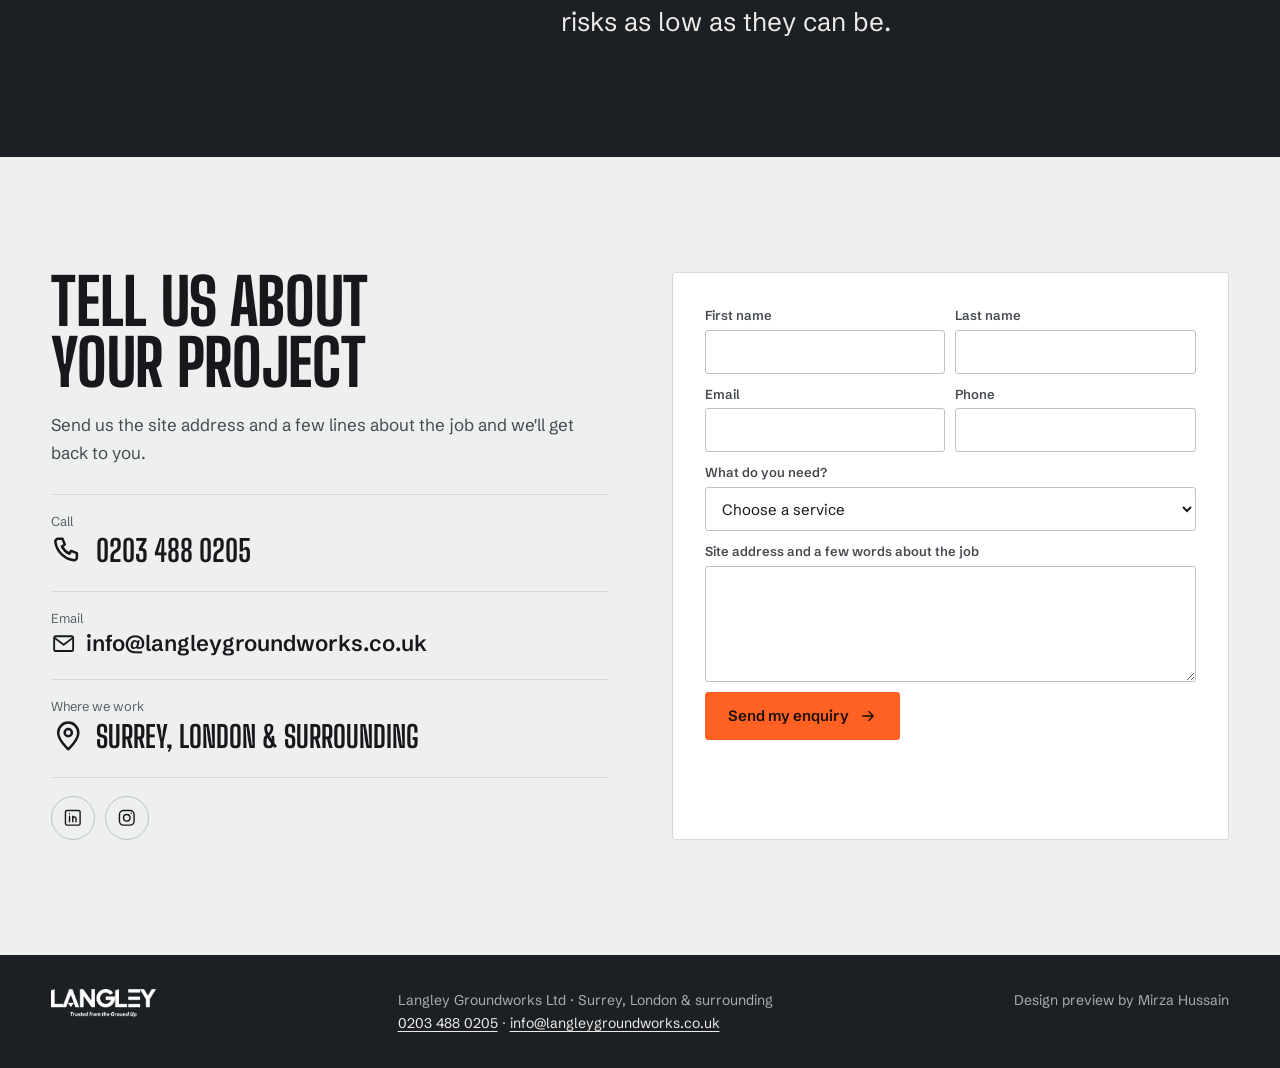
==== commit 83194438: "Concrete palette, plainer copy, contrast fixes" ====
--- a/index.html
+++ b/index.html
@@ -6,7 +6,7 @@
 <meta name="robots" content="noindex, nofollow">
 <title>Groundworks Contractors in Surrey & London | Langley Groundworks</title>
 <meta name="description" content="Langley Groundworks: foundations, piling, drainage, reinforced concrete, basements, driveways and demolition across Surrey and London. Call 0203 488 0205 for a fast quote.">
-<meta name="theme-color" content="#f3f1ec">
+<meta name="theme-color" content="#eef0f0">
 <link rel="preconnect" href="https://fonts.googleapis.com"><link rel="preconnect" href="https://fonts.gstatic.com" crossorigin>
 <link href="https://fonts.googleapis.com/css2?family=Big+Shoulders+Display:wght@700;800&family=JetBrains+Mono:wght@500&family=Schibsted+Grotesk:wght@400;500;600&display=swap" rel="stylesheet">
 <link rel="stylesheet" href="styles.css">
@@ -26,7 +26,7 @@
   <div class="wrap">
     <div>
       <h1>Professional groundworks contractors in Surrey &amp; <em>London</em></h1>
-      <p class="lede"><b>Trusted from the ground up.</b> From foundations to finished slab, we bring precision and reliability to every pour.</p>
+      <p class="lede"><b>Trusted from the ground up.</b> Foundations, concrete, basements and drainage for commercial and residential sites across Surrey and London.</p>
       <div class="ctas"><a class="btn" href="tel:+442034880205"><svg class="i" viewBox="0 0 24 24" aria-hidden="true"><path d="M5 4h3l1.6 4-2 1.3a11 11 0 0 0 5.1 5.1l1.3-2 4 1.6v3a2 2 0 0 1-2 2A15 15 0 0 1 3 6a2 2 0 0 1 2-2Z"/></svg> Call 0203 488 0205</a><a class="btn ghost" href="#services">See our services</a></div>
       <div class="facts" aria-label="Recent work in numbers">
         <div><span class="num">1,500 m²</span><small>reinforced concrete slab, Northampton</small></div>
@@ -57,26 +57,26 @@
 
 <section class="block" id="services"><div class="wrap">
   <div class="head-row"><div><h2 class="h">Our services</h2><p class="intro">Foundations, drainage, reinforced concrete, excavations, piling, paving, steel fixing and demolition, for residential and commercial sites.</p></div></div>
-  <div class="works"><a class="work" href="services/foundations-piling-drainage.html"><h3>Foundations, Piling & Drainage</h3><p>We deliver comprehensive foundations, piling, and drainage solutions, combining technical expertise and precise workmanship to ensure strong structural support and effective water management for your project.</p><span class="go" aria-hidden="true"><svg class="i" viewBox="0 0 24 24" aria-hidden="true"><path d="M5 12h14M13 6l6 6-6 6"/></svg></span></a><a class="work" href="services/reinforced-concrete-steel-fixing.html"><h3>Specialist Reinforced Concrete & Steel Fixing</h3><p>We deliver specialist reinforced concrete solutions for projects of all sizes, combining technical expertise with high-quality workmanship to produce strong, durable, and precision-built structures.</p><span class="go" aria-hidden="true"><svg class="i" viewBox="0 0 24 24" aria-hidden="true"><path d="M5 12h14M13 6l6 6-6 6"/></svg></span></a><a class="work" href="services/basements-waterproofing.html"><h3>Basements & Waterproofing</h3><p>We deliver expert basement construction and waterproofing solutions, protecting structures from water ingress while creating strong, dry, and durable below-ground spaces.</p><span class="go" aria-hidden="true"><svg class="i" viewBox="0 0 24 24" aria-hidden="true"><path d="M5 12h14M13 6l6 6-6 6"/></svg></span></a><a class="work" href="services/roads-paths-driveways.html"><h3>Roads, Paths & Driveways</h3><p>We construct high-quality roads, paths, and driveways using durable materials and proven techniques, delivering long-lasting, functional surfaces tailored to your site and usage requirements.</p><span class="go" aria-hidden="true"><svg class="i" viewBox="0 0 24 24" aria-hidden="true"><path d="M5 12h14M13 6l6 6-6 6"/></svg></span></a><a class="work" href="services/site-clearance-demolition.html"><h3>Site Clearance & Demolition</h3><p>We provide safe and efficient site clearance and demolition services, preparing sites for development through careful planning, controlled demolition, and responsible waste removal.</p><span class="go" aria-hidden="true"><svg class="i" viewBox="0 0 24 24" aria-hidden="true"><path d="M5 12h14M13 6l6 6-6 6"/></svg></span></a></div>
+  <div class="works"><a class="work" href="services/foundations-piling-drainage.html"><h3>Foundations, Piling & Drainage</h3><p>Foundations, piling and drainage done properly, so your building sits on solid support and the water goes where it's meant to.</p><span class="go" aria-hidden="true"><svg class="i" viewBox="0 0 24 24" aria-hidden="true"><path d="M5 12h14M13 6l6 6-6 6"/></svg></span></a><a class="work" href="services/reinforced-concrete-steel-fixing.html"><h3>Specialist Reinforced Concrete & Steel Fixing</h3><p>Reinforced concrete for jobs big and small. We fix the steel, build the shutters and pour, and the structure comes out strong, durable and true to the drawings.</p><span class="go" aria-hidden="true"><svg class="i" viewBox="0 0 24 24" aria-hidden="true"><path d="M5 12h14M13 6l6 6-6 6"/></svg></span></a><a class="work" href="services/basements-waterproofing.html"><h3>Basements & Waterproofing</h3><p>Basements built to stay dry. We dig out, build the structure and waterproof it, so the water stays out and you get a strong space below ground that lasts.</p><span class="go" aria-hidden="true"><svg class="i" viewBox="0 0 24 24" aria-hidden="true"><path d="M5 12h14M13 6l6 6-6 6"/></svg></span></a><a class="work" href="services/roads-paths-driveways.html"><h3>Roads, Paths & Driveways</h3><p>Roads, paths and driveways laid with hard-wearing materials and methods that work, built for your site and for the traffic that will use them.</p><span class="go" aria-hidden="true"><svg class="i" viewBox="0 0 24 24" aria-hidden="true"><path d="M5 12h14M13 6l6 6-6 6"/></svg></span></a><a class="work" href="services/site-clearance-demolition.html"><h3>Site Clearance & Demolition</h3><p>Site clearance and demolition to get your site ready to build on. We plan it first, take it down in a controlled way and get rid of the waste responsibly.</p><span class="go" aria-hidden="true"><svg class="i" viewBox="0 0 24 24" aria-hidden="true"><path d="M5 12h14M13 6l6 6-6 6"/></svg></span></a></div>
 </div></section>
 
 <section class="block" style="padding-top:0"><div class="wrap">
   <div class="head-row"><h2 class="h">Recent projects</h2><a class="more" href="projects.html">All projects and news <svg class="i" viewBox="0 0 24 24" aria-hidden="true"><path d="M5 12h14M13 6l6 6-6 6"/></svg></a></div>
   <div class="projects-grid">
-    <article class="feature"><img src="img/slab-1080.webp" srcset="img/slab-640.webp 640w, img/slab-1080.webp 1080w" sizes="(max-width: 900px) 100vw, 56vw" alt="The finished 1,500 m² reinforced concrete slab in Northampton" width="1080" height="700" loading="lazy" decoding="async"><div class="body"><p class="where">Northampton · Commercial · Miswa Chemicals</p><h3>1,500 <span class="u">m²</span> reinforced concrete slab</h3><p>Now complete for Miswa Chemicals in Northampton. The job covered it all, from 2,500 m³ of excavation to a power-floated finish.</p><ul class="spec"><li><span>Slab</span><span class="num">1,500 m²</span></li><li><span>Excavation</span><span class="num">2,500 m³</span></li><li><span>Excavated material</span><span>Crushed and reused on site</span></li><li><span>Formwork and rebar</span><span>Shuttering and steel fixing</span></li><li><span>Finish</span><span>Power floated</span></li></ul></div></article>
-    <div class="side-projects"><article class="proj"><img src="img/bundwall-wide-1080.webp" srcset="img/bundwall-wide-640.webp 640w, img/bundwall-wide-1080.webp 1080w" sizes="(max-width: 520px) 100vw, 20vw" alt="50-metre bund wall" width="1080" height="700" loading="lazy" decoding="async"><div><p class="where">Live chemical manufacturing plant</p><h3>50-metre bund wall</h3><p>A 50-metre reinforced concrete bund wall, built within a live chemical manufacturing plant, working around existing tanks, pipework and ongoing operations.</p></div></article><article class="proj"><img src="img/clapham-1080.webp" srcset="img/clapham-640.webp 640w, img/clapham-1080.webp 1080w" sizes="(max-width: 520px) 100vw, 20vw" alt="Basement & structural shell" width="1080" height="700" loading="lazy" decoding="async"><div><p class="where">Bellamy Street · Clapham, South London</p><h3>Basement & structural shell</h3><p>Langley Groundworks has secured the full basement and structural shell package for this residential project on Bellamy Street in Clapham.</p></div></article><article class="proj"><img src="img/rebar-1080.webp" srcset="img/rebar-640.webp 640w, img/rebar-1080.webp 1080w" sizes="(max-width: 520px) 100vw, 20vw" alt="Northampton milestone" width="1080" height="700" loading="lazy" decoding="async"><div><p class="where">Northampton · Commercial</p><h3>Northampton milestone</h3><p>All excavations, blinding, shutters, construction joints and rebar completed ahead of schedule. All inspections and pre-pour checks are now complete.</p></div></article></div>
+    <article class="feature"><img src="img/slab-1080.webp" srcset="img/slab-640.webp 640w, img/slab-1080.webp 1080w" sizes="(max-width: 900px) 100vw, 56vw" alt="The finished 1,500 m² reinforced concrete slab in Northampton" width="1080" height="700" loading="lazy" decoding="async"><div class="body"><p class="where">Northampton · Commercial · Miswa Chemicals</p><h3>1,500 <span class="u">m²</span> reinforced concrete slab</h3><p>Finished for Miswa Chemicals in Northampton. We did the lot, from 2,500 m³ of digging to a power-floated finish.</p><ul class="spec"><li><span>Slab</span><span class="num">1,500 m²</span></li><li><span>Excavation</span><span class="num">2,500 m³</span></li><li><span>Excavated material</span><span>Crushed and reused on site</span></li><li><span>Formwork and rebar</span><span>Shuttering and steel fixing</span></li><li><span>Finish</span><span>Power floated</span></li></ul></div></article>
+    <div class="side-projects"><article class="proj"><img src="img/bundwall-wide-1080.webp" srcset="img/bundwall-wide-640.webp 640w, img/bundwall-wide-1080.webp 1080w" sizes="(max-width: 520px) 100vw, 20vw" alt="50-metre bund wall" width="1080" height="700" loading="lazy" decoding="async"><div><p class="where">Live chemical manufacturing plant</p><h3>50-metre bund wall</h3><p>We built a 50-metre reinforced concrete bund wall inside a chemical plant that stayed running the whole time, working round the tanks, the pipework and the plant's day-to-day work.</p></div></article><article class="proj"><img src="img/clapham-1080.webp" srcset="img/clapham-640.webp 640w, img/clapham-1080.webp 1080w" sizes="(max-width: 520px) 100vw, 20vw" alt="Basement & structural shell" width="1080" height="700" loading="lazy" decoding="async"><div><p class="where">Bellamy Street · Clapham, South London</p><h3>Basement & structural shell</h3><p>We've won the full basement and structural shell package on a residential job on Bellamy Street in Clapham.</p></div></article><article class="proj"><img src="img/rebar-1080.webp" srcset="img/rebar-640.webp 640w, img/rebar-1080.webp 1080w" sizes="(max-width: 520px) 100vw, 20vw" alt="Northampton milestone" width="1080" height="700" loading="lazy" decoding="async"><div><p class="where">Northampton · Commercial</p><h3>Northampton milestone</h3><p>The digging, blinding, shutters, construction joints and rebar were all done ahead of schedule, and every inspection and pre-pour check has been signed off.</p></div></article></div>
   </div>
 </div></section>
 
 <section class="block safety"><div class="wrap">
   <h2 class="h">Safety comes first, always</h2>
-  <div><blockquote>We put safety above everything else, from site setup to project completion. Our team keeps every environment secure for everyone on site. Highest standards, minimised risk, total responsibility.</blockquote><p class="cite">From Langley Groundworks' own safety statement</p></div>
+  <div><blockquote>From setting up the site to handing it over, safety comes before everything else on our jobs. We keep every site safe for everyone on it, and we keep the risks as low as they can be.</blockquote></div>
 </div></section>
 
 <section class="block contact" id="contact"><div class="wrap">
   <div>
     <h2 class="h">Tell us about your project</h2>
-    <p class="intro">Interested in working together? Fill out some info and we will be in touch shortly.</p>
+    <p class="intro">Send us the site address and a few lines about the job and we'll get back to you.</p>
     <ul class="lines">
       <li><small>Call</small><a href="tel:+442034880205"><svg class="i" viewBox="0 0 24 24" aria-hidden="true"><path d="M5 4h3l1.6 4-2 1.3a11 11 0 0 0 5.1 5.1l1.3-2 4 1.6v3a2 2 0 0 1-2 2A15 15 0 0 1 3 6a2 2 0 0 1 2-2Z"/></svg> 0203 488 0205</a></li>
       <li><small>Email</small><a href="mailto:info@langleygroundworks.co.uk" style="text-transform:none;font-family:var(--sans);font-weight:600;font-size:clamp(17px,1.8vw,22px)"><svg class="i" viewBox="0 0 24 24" aria-hidden="true"><rect x="3" y="5" width="18" height="14" rx="1.5"/><path d="m4 7 8 6 8-6"/></svg> info@langleygroundworks.co.uk</a></li>
--- a/styles.css
+++ b/styles.css
@@ -3,10 +3,10 @@
    lines and dimension marks, the ground in section as the one decorative motif, and the orange
    from the company's own logo. Real measurements from real jobs are set in mono, as data. */
 :root {
-  --paper: #f3f1ec; --paper-2: #ebe7df; --card: #fbfaf7;
-  --ink: #16181b; --ink-2: #4a4f55; --ink-3: #6c7177;
-  --line: #d8d3c9; --line-2: #c4beb2;
-  --orange: #ff6123; --orange-deep: #c9430f; --orange-ink: #1a0e07;
+  --paper: #eef0f0; --paper-2: #e3e6e6; --card: #ffffff;
+  --ink: #16181b; --ink-2: #454a50; --ink-3: #5c6167;
+  --line: #d5d9da; --line-2: #bcc1c3;
+  --orange: #ff6123; --orange-deep: #b03a0b; --orange-ink: #1a0e07;
   --slate: #1c2024; --slate-2: #262b30; --slate-ink: #ecebe7; --slate-ink-2: #a9aeb3;
   --soil: #5b4636; --clay: #a67c52; --gravel: #8d8a83; --concrete: #c9c5bc;
   --display: "Big Shoulders Display", "Arial Narrow", sans-serif;
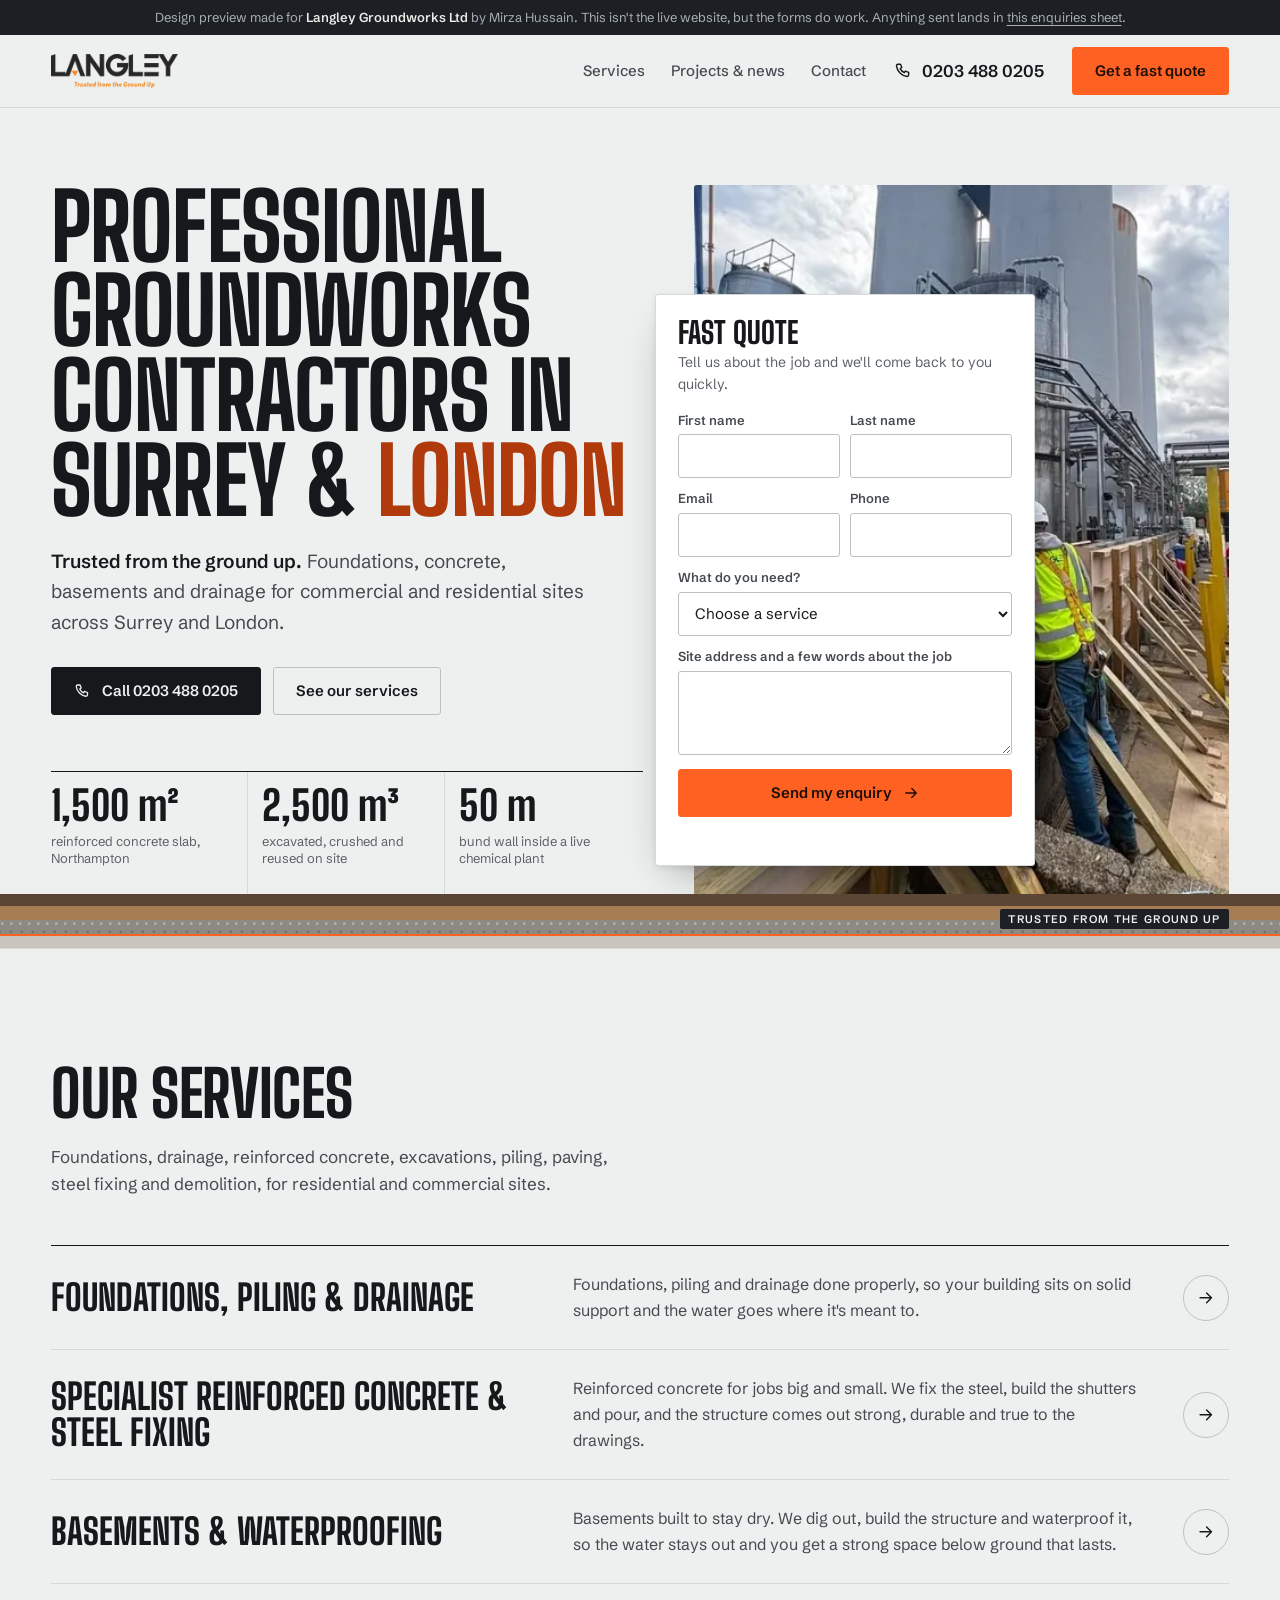
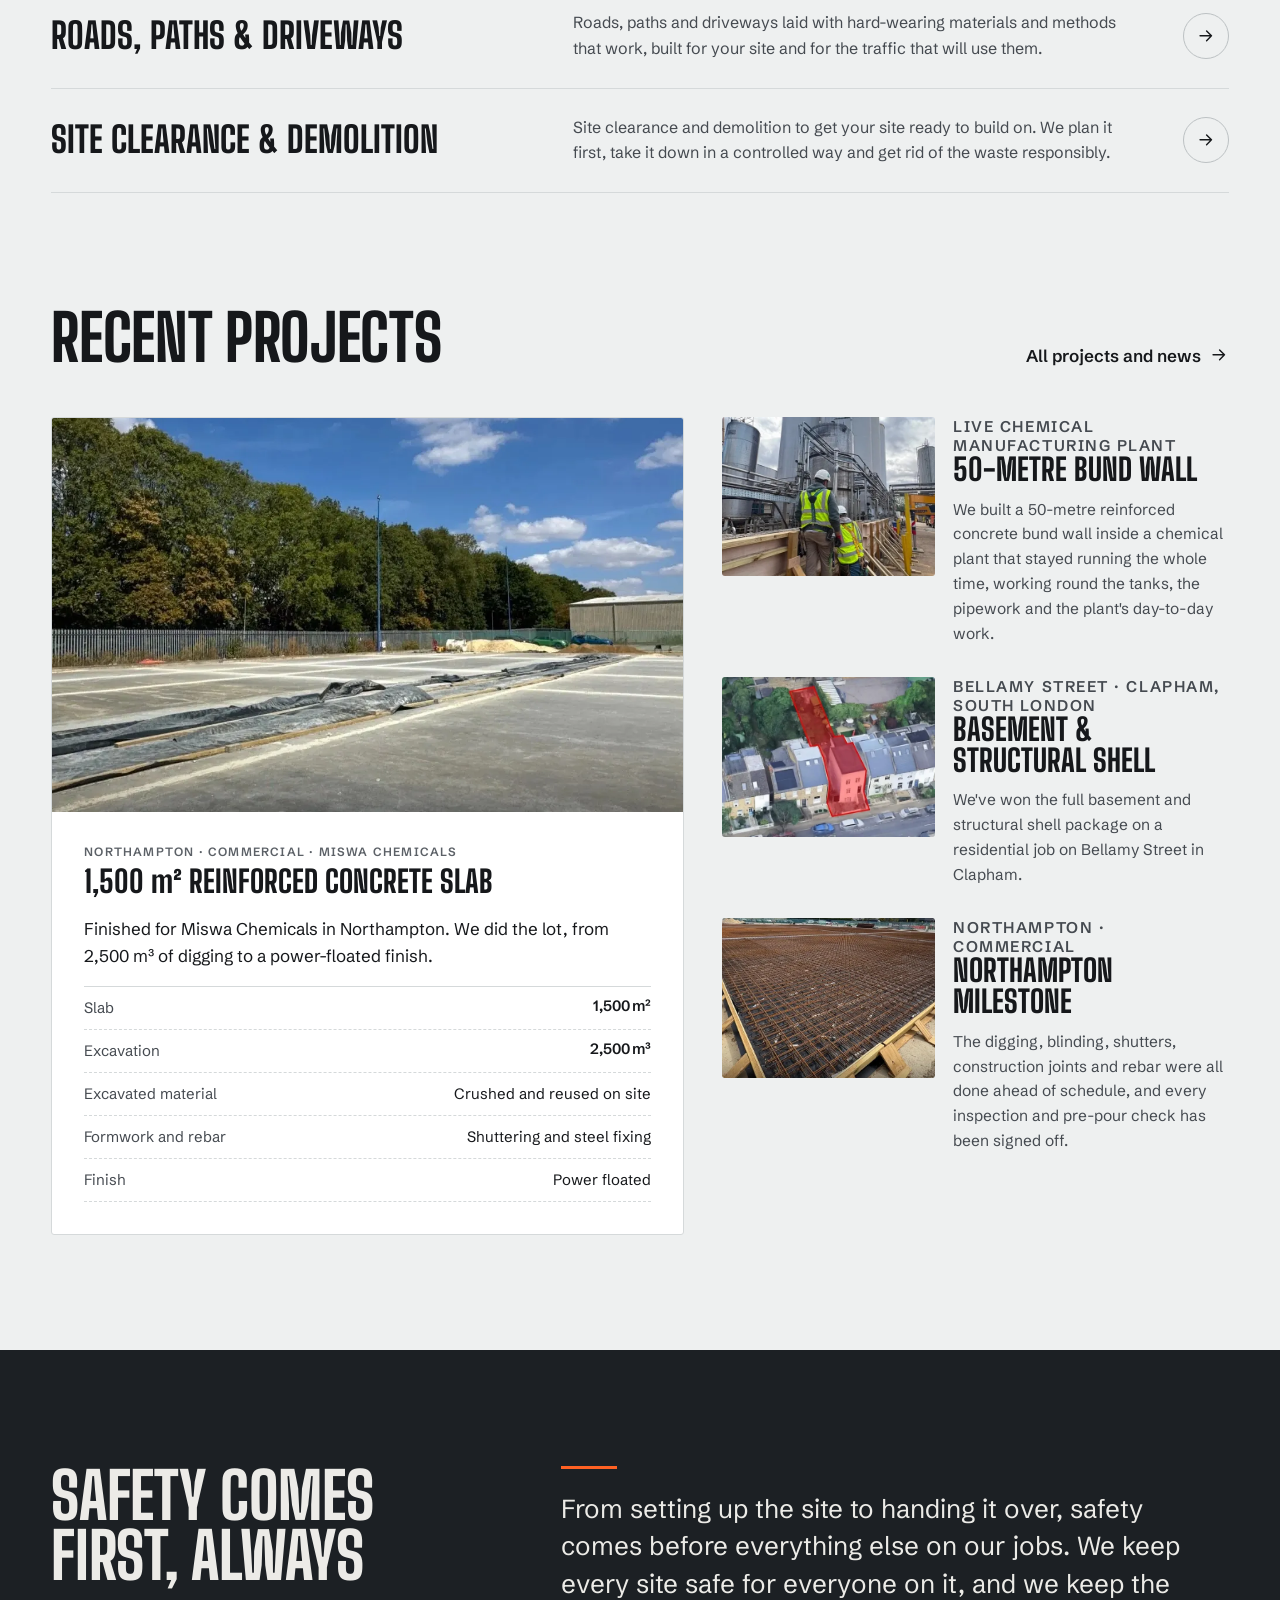
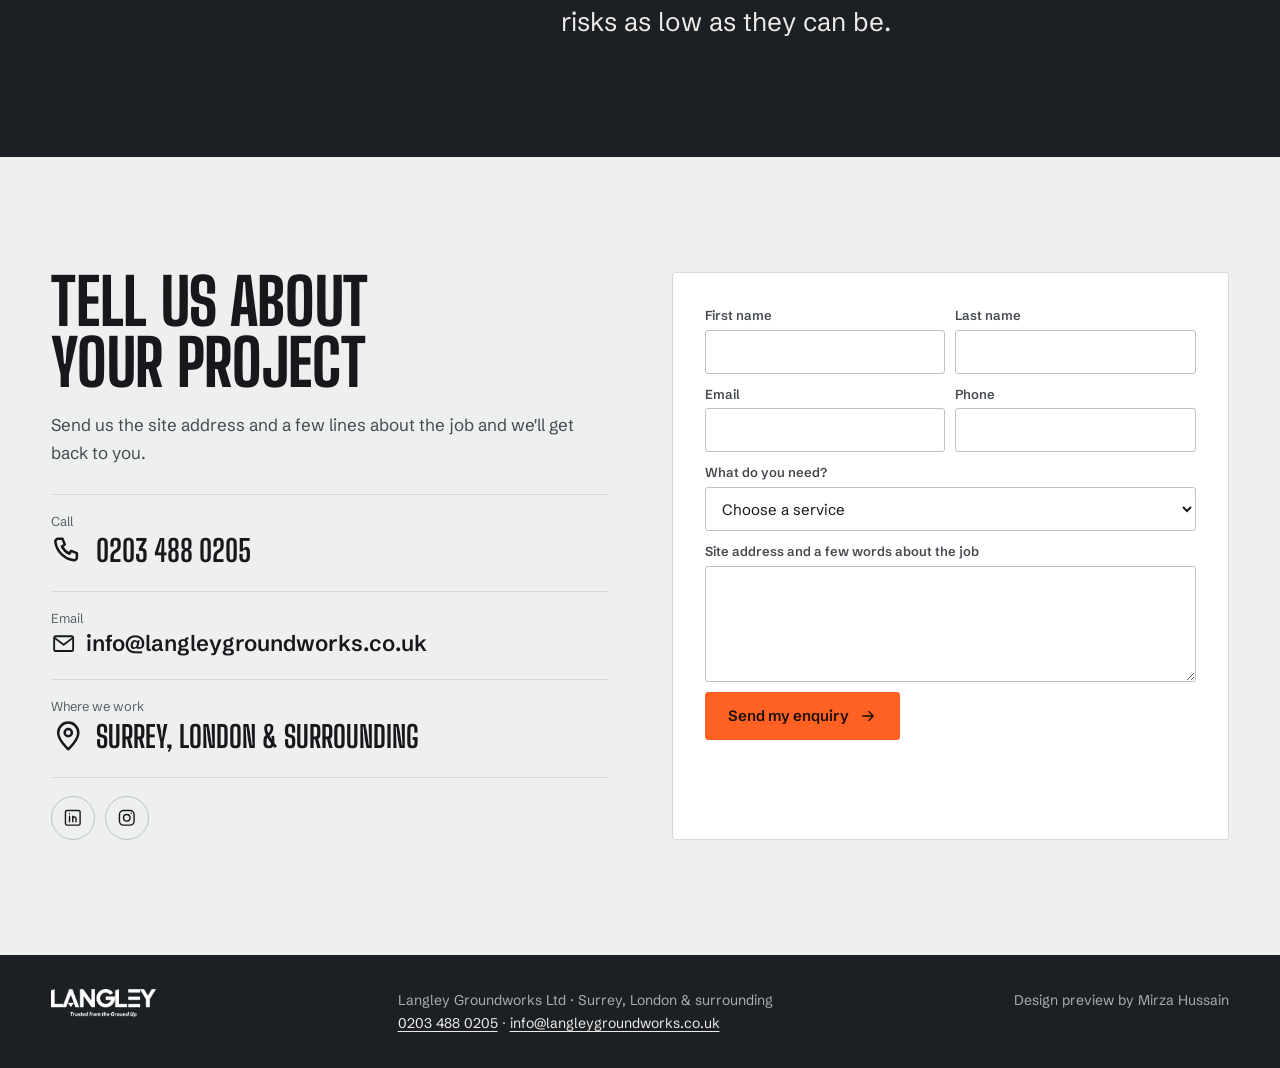
==== commit 298be28e: "Forms send enquiries to the demo sheet" ====
--- a/index.html
+++ b/index.html
@@ -13,7 +13,7 @@
 <script type="application/ld+json">{"@context": "https://schema.org", "@type": "GeneralContractor", "name": "Langley Groundworks Ltd", "url": "https://www.langleygroundworks.co.uk/", "telephone": "+44 20 3488 0205", "email": "info@langleygroundworks.co.uk", "slogan": "Trusted from the ground up", "areaServed": [{"@type": "AdministrativeArea", "name": "Surrey"}, {"@type": "City", "name": "London"}], "sameAs": ["https://www.linkedin.com/company/langley-groundworks-ltd", "https://www.instagram.com/langleygroundworksltd/"], "makesOffer": [{"@type": "Offer", "itemOffered": {"@type": "Service", "name": "Foundations, Piling & Drainage"}}, {"@type": "Offer", "itemOffered": {"@type": "Service", "name": "Specialist Reinforced Concrete & Steel Fixing"}}, {"@type": "Offer", "itemOffered": {"@type": "Service", "name": "Basements & Waterproofing"}}, {"@type": "Offer", "itemOffered": {"@type": "Service", "name": "Roads, Paths & Driveways"}}, {"@type": "Offer", "itemOffered": {"@type": "Service", "name": "Site Clearance & Demolition"}}]}</script>
 </head>
 <body>
-<div class="preview">Design preview made for <b>Langley Groundworks Ltd</b> by Mirza Hussain. This is not the live website and the forms don't send anything.</div>
+<div class="preview">Design preview made for <b>Langley Groundworks Ltd</b> by Mirza Hussain. This isn't the live website, but the forms do work. Anything sent lands in <a href="https://docs.google.com/spreadsheets/d/1cd4m7ZfyhampdBREkrMxyl65zkqv8nDAgLJnQNc8QFA/edit?usp=sharing" target="_blank" rel="noopener">this enquiries sheet</a>.</div>
 <header class="top"><div class="wrap">
   <a class="logo" href="index.html" aria-label="Langley Groundworks home"><img src="img/logo.png" alt="Langley Groundworks, trusted from the ground up" width="600" height="161"></a>
   <nav aria-label="Main"><a href="index.html#services">Services</a><a href="projects.html">Projects & news</a><a href="index.html#contact">Contact</a></nav>
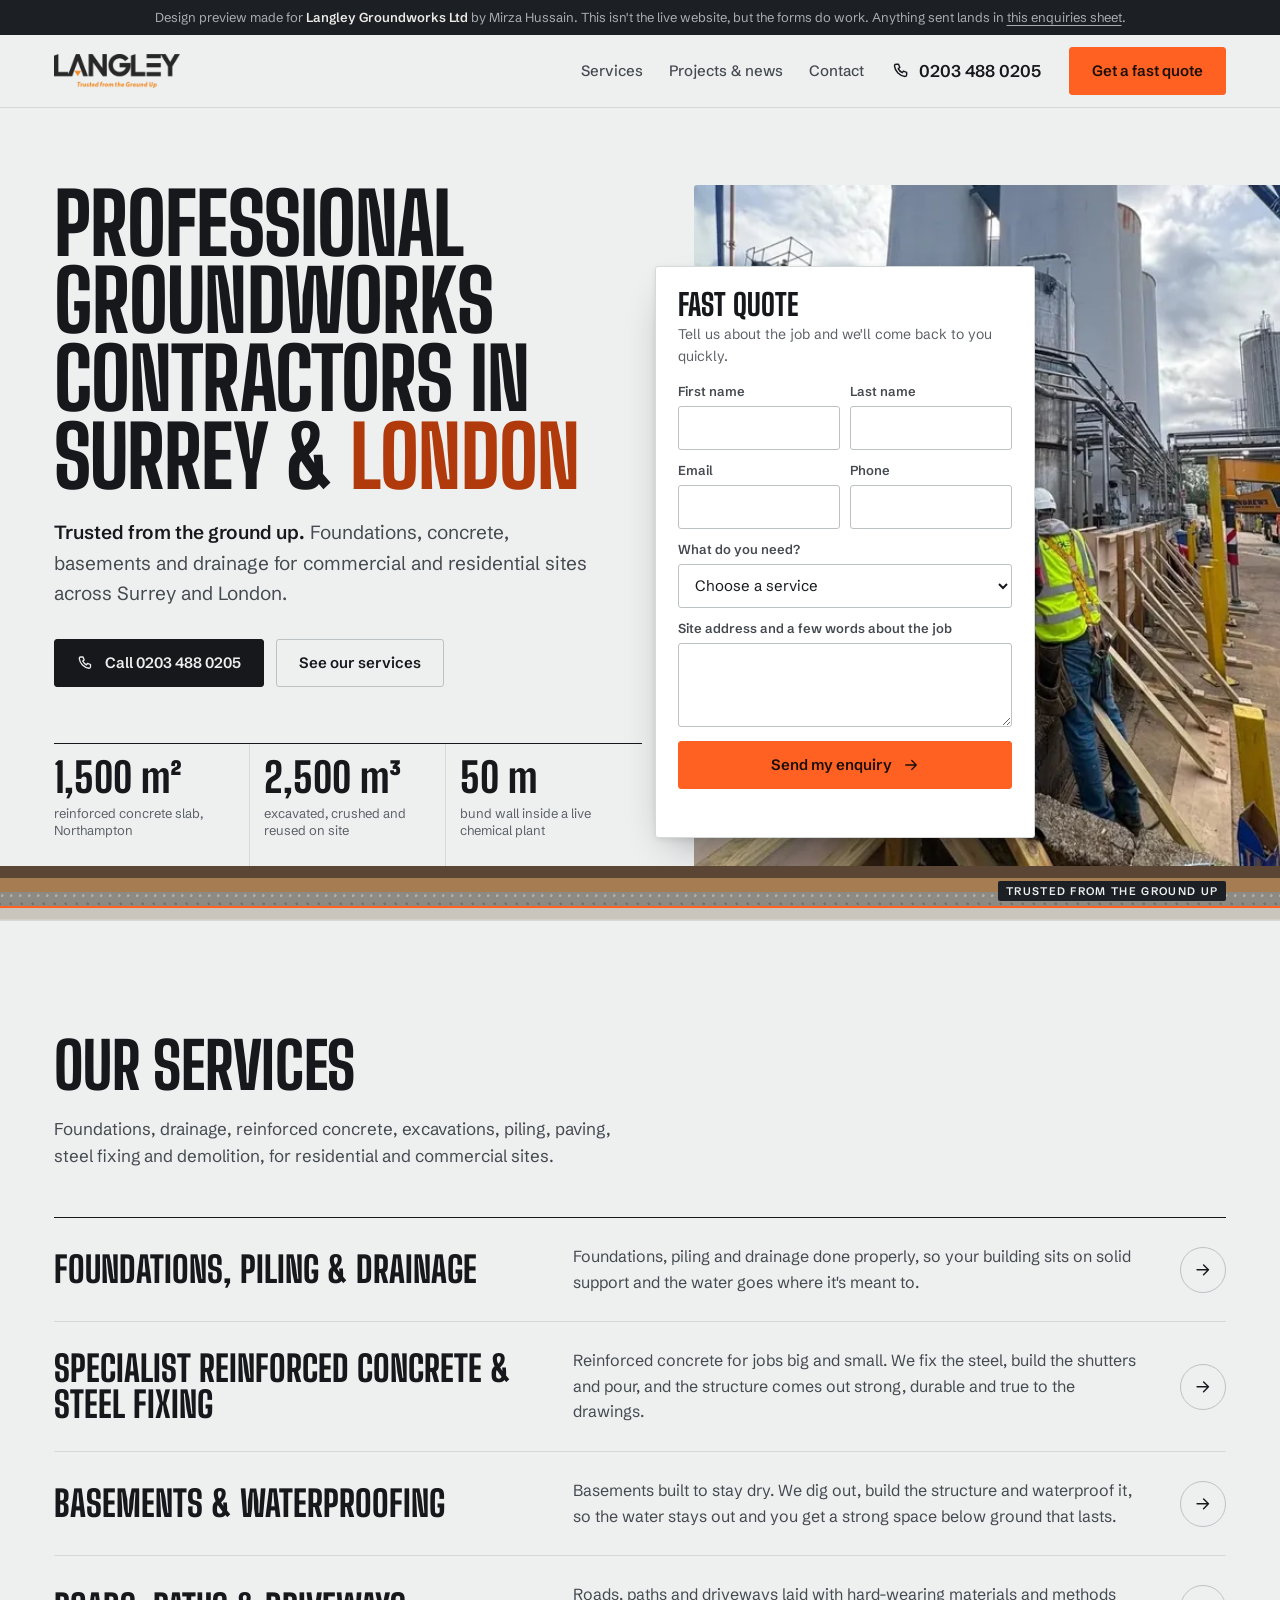
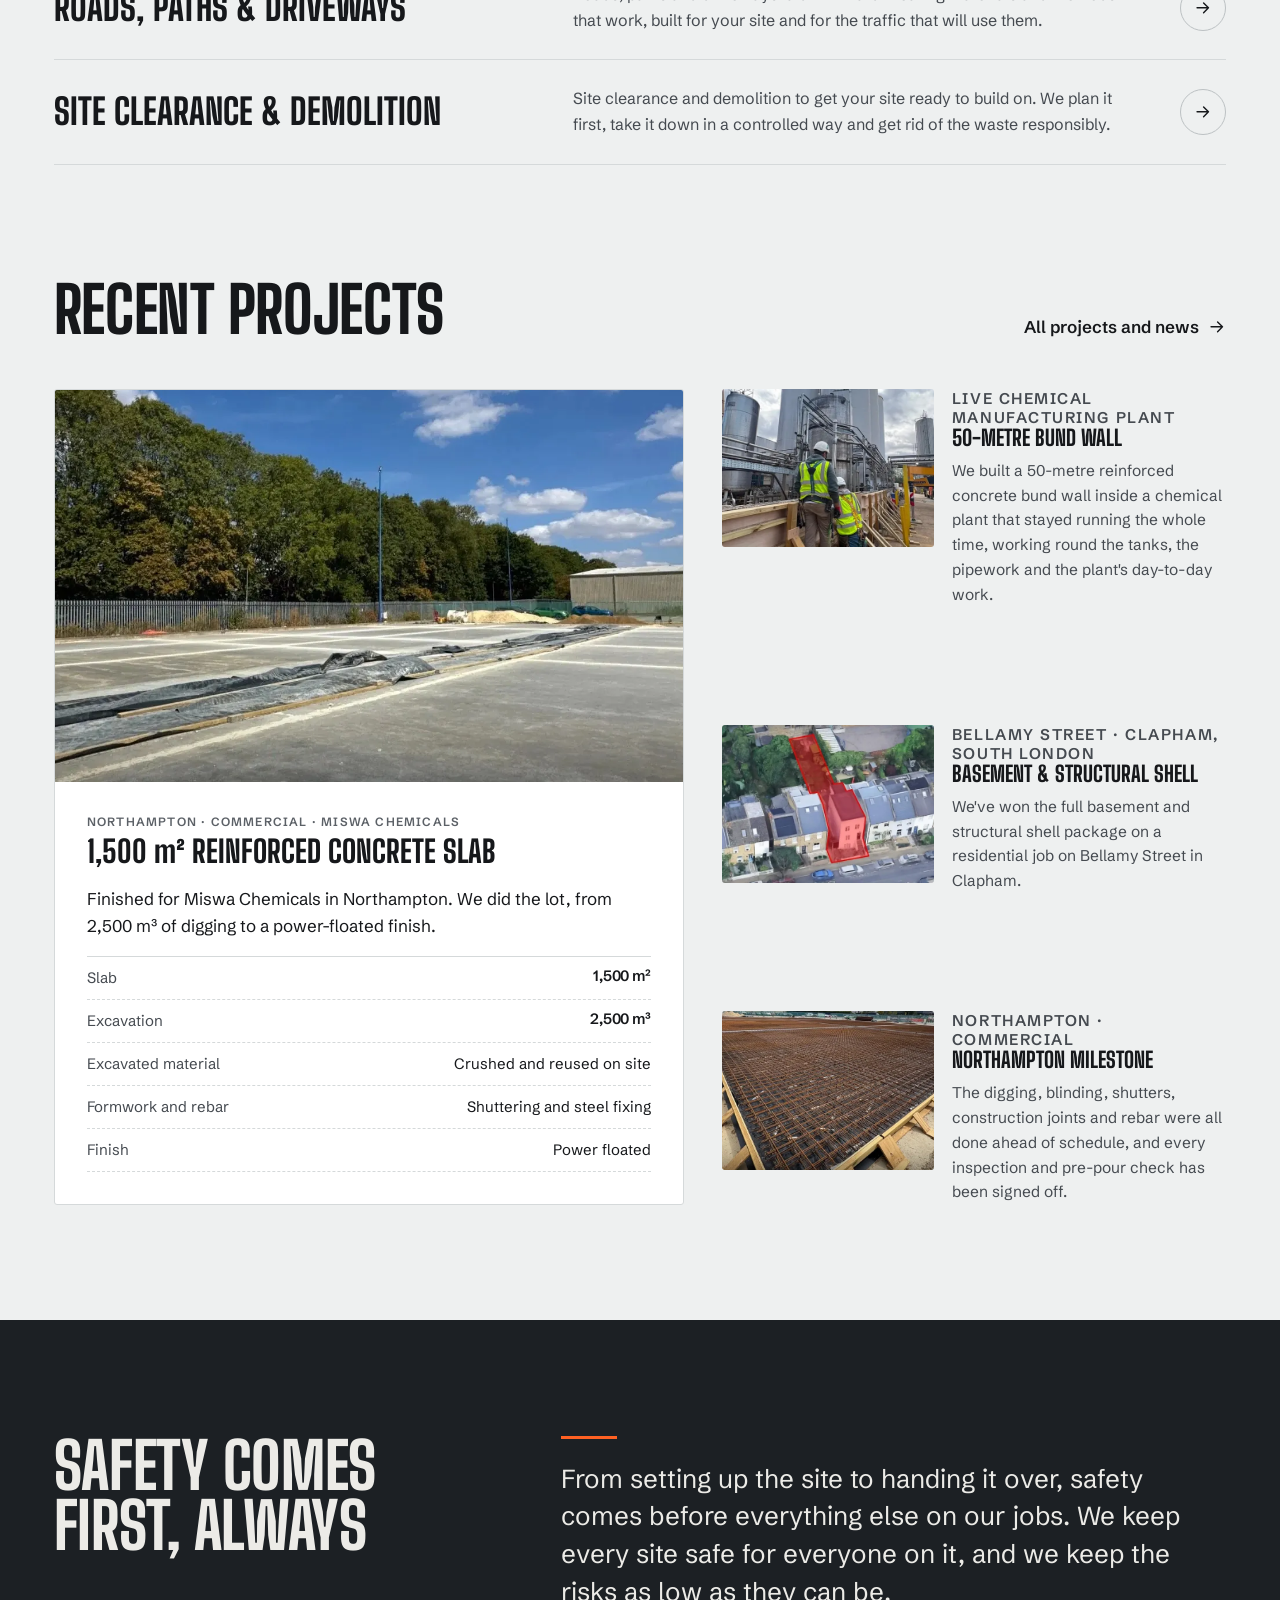
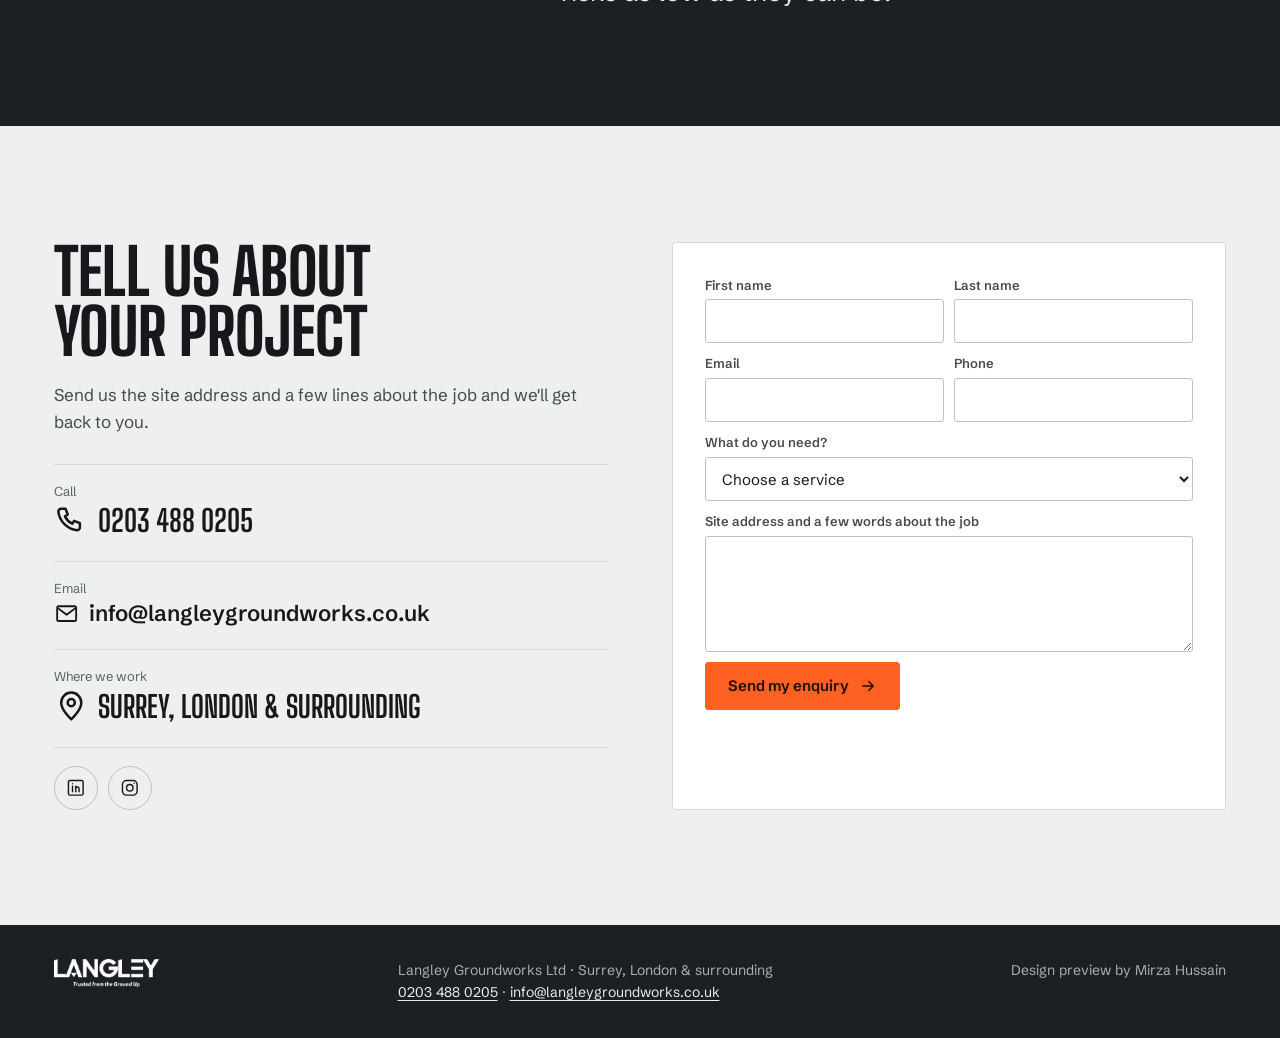
==== commit da23e2de: "Versioned CSS and JS links" ====
--- a/index.html
+++ b/index.html
@@ -9,7 +9,9 @@
 <meta name="theme-color" content="#eef0f0">
 <link rel="preconnect" href="https://fonts.googleapis.com"><link rel="preconnect" href="https://fonts.gstatic.com" crossorigin>
 <link href="https://fonts.googleapis.com/css2?family=Big+Shoulders+Display:wght@700;800&family=JetBrains+Mono:wght@500&family=Schibsted+Grotesk:wght@400;500;600&display=swap" rel="stylesheet">
-<link rel="stylesheet" href="styles.css">
+<link rel="icon" type="image/png" href="img/favicon.png">
+<link rel="apple-touch-icon" href="img/apple-touch-icon.png">
+<link rel="stylesheet" href="styles.css?v=33d5d172">
 <script type="application/ld+json">{"@context": "https://schema.org", "@type": "GeneralContractor", "name": "Langley Groundworks Ltd", "url": "https://www.langleygroundworks.co.uk/", "telephone": "+44 20 3488 0205", "email": "info@langleygroundworks.co.uk", "slogan": "Trusted from the ground up", "areaServed": [{"@type": "AdministrativeArea", "name": "Surrey"}, {"@type": "City", "name": "London"}], "sameAs": ["https://www.linkedin.com/company/langley-groundworks-ltd", "https://www.instagram.com/langleygroundworksltd/"], "makesOffer": [{"@type": "Offer", "itemOffered": {"@type": "Service", "name": "Foundations, Piling & Drainage"}}, {"@type": "Offer", "itemOffered": {"@type": "Service", "name": "Specialist Reinforced Concrete & Steel Fixing"}}, {"@type": "Offer", "itemOffered": {"@type": "Service", "name": "Basements & Waterproofing"}}, {"@type": "Offer", "itemOffered": {"@type": "Service", "name": "Roads, Paths & Driveways"}}, {"@type": "Offer", "itemOffered": {"@type": "Service", "name": "Site Clearance & Demolition"}}]}</script>
 </head>
 <body>
@@ -103,6 +105,6 @@
   <div class="made">Design preview by Mirza Hussain</div>
 </div></footer>
 <div class="dock"><a class="btn" href="tel:+442034880205"><svg class="i" viewBox="0 0 24 24" aria-hidden="true"><path d="M5 4h3l1.6 4-2 1.3a11 11 0 0 0 5.1 5.1l1.3-2 4 1.6v3a2 2 0 0 1-2 2A15 15 0 0 1 3 6a2 2 0 0 1 2-2Z"/></svg> Call</a><a class="btn orange" href="index.html#quote">Get a quote</a></div>
-<script src="site.js" defer></script>
+<script src="site.js?v=37be98bd" defer></script>
 </body>
 </html>
--- a/styles.css
+++ b/styles.css
@@ -12,7 +12,8 @@
   --display: "Big Shoulders Display", "Arial Narrow", sans-serif;
   --sans: "Schibsted Grotesk", system-ui, sans-serif;
   --mono: "JetBrains Mono", ui-monospace, monospace;
-  --max: 1280px; --gut: clamp(20px, 4vw, 56px);
+  --max: 1760px; --gut: clamp(20px, 4.2vw, 80px);
+  --edge: max(0px, (100vw - var(--max)) / 2);
   --radius: 3px;
   color-scheme: light;
 }
@@ -55,7 +56,7 @@
 /* hero */
 .hero { position: relative; overflow: hidden; border-bottom: 1px solid var(--line); }
 .hero .wrap { display: grid; grid-template-columns: minmax(0, 1.05fr) minmax(0, .95fr); gap: clamp(28px, 4vw, 64px); padding-top: clamp(40px, 6vw, 84px); padding-bottom: 0; align-items: end; }
-.hero h1 { font: 800 clamp(3.1rem, 7.2vw, 6rem)/.92 var(--display); text-transform: uppercase; letter-spacing: -.01em; margin: 0; text-wrap: balance; }
+.hero h1 { font: 800 clamp(3.1rem, 6.6vw, 7rem)/.92 var(--display); text-transform: uppercase; letter-spacing: -.01em; margin: 0; text-wrap: balance; }
 .hero h1 em { font-style: normal; color: var(--orange-deep); }
 .hero .lede { font-size: clamp(17px, 1.5vw, 19px); color: var(--ink-2); max-width: 46ch; margin: 22px 0 0; }
 .hero .lede b { color: var(--ink); font-weight: 600; }
@@ -66,8 +67,8 @@
 .facts div:last-child { border-right: 0; }
 .facts .num { display: block; font: 800 clamp(30px, 3.2vw, 44px)/1 var(--display); letter-spacing: 0; color: var(--ink); }
 .facts small { display: block; margin-top: 6px; font-size: 13px; color: var(--ink-3); line-height: 1.35; }
-.hero .visual { position: relative; align-self: stretch; min-height: 520px; }
-.hero .visual img { position: absolute; inset: 0; width: 100%; height: 100%; object-fit: cover; object-position: 30% 50%; border-radius: var(--radius) var(--radius) 0 0; }
+.hero .visual { position: relative; align-self: stretch; min-height: clamp(520px, 40vw, 760px); margin-right: calc(-1 * (var(--gut) + var(--edge))); }
+.hero .visual img { position: absolute; inset: 0; width: 100%; height: 100%; object-fit: cover; object-position: 30% 50%; border-radius: var(--radius) 0 0 0; }
 .quote { position: absolute; left: clamp(-56px, -3vw, -20px); bottom: 28px; width: min(380px, 92%); background: var(--card); border: 1px solid var(--line); border-radius: var(--radius); padding: 22px 22px 20px; box-shadow: 0 18px 40px -18px rgba(22, 24, 27, .45), 0 2px 6px rgba(22, 24, 27, .08); }
 .quote h2 { font: 800 30px/1 var(--display); text-transform: uppercase; margin: 0 0 4px; }
 .quote p.sub { margin: 0 0 14px; font-size: 14px; color: var(--ink-3); }
@@ -90,7 +91,7 @@
   linear-gradient(var(--gravel), var(--gravel)) 0 26px / 100% 14px no-repeat,
   linear-gradient(var(--concrete), var(--concrete)) 0 40px / 100% 14px no-repeat; }
 .strata::after { content: ""; position: absolute; left: 0; right: 0; top: 40px; border-top: 2px solid var(--orange); }
-.strata .datum { position: absolute; right: var(--gut); top: 40px; transform: translateY(-125%); font: 600 11px var(--sans); text-transform: uppercase; color: var(--paper); letter-spacing: .12em; background: var(--slate); padding: 3px 8px; border-radius: 2px; }
+.strata .datum { position: absolute; right: calc(var(--gut) + var(--edge)); top: 40px; transform: translateY(-125%); font: 600 11px var(--sans); text-transform: uppercase; color: var(--paper); letter-spacing: .12em; background: var(--slate); padding: 3px 8px; border-radius: 2px; }
 @media (prefers-reduced-motion: no-preference) {
   .strata { clip-path: inset(0 100% 0 0); animation: dig 1.1s cubic-bezier(.16, 1, .3, 1) .15s forwards; }
   @keyframes dig { to { clip-path: inset(0 0 0 0); } }
@@ -108,7 +109,7 @@
 .works { border-top: 1px solid var(--ink); }
 .work { display: grid; grid-template-columns: minmax(0, 1.1fr) minmax(0, 1.3fr) auto; gap: 18px 36px; align-items: center; padding: 26px 0; border-bottom: 1px solid var(--line); text-decoration: none; position: relative; }
 .work h3 { font: 800 clamp(1.7rem, 2.8vw, 2.5rem)/1 var(--display); text-transform: uppercase; margin: 0; transition: color .2s; }
-.work p { margin: 0; color: var(--ink-2); font-size: 16px; }
+.work p { margin: 0; color: var(--ink-2); font-size: 16px; max-width: 62ch; }
 .work .go { width: 46px; height: 46px; border-radius: 50%; border: 1px solid var(--line-2); display: grid; place-items: center; transition: background .2s, border-color .2s, transform .25s cubic-bezier(.16, 1, .3, 1); }
 .work:hover h3 { color: var(--orange-deep); }
 .work:hover .go { background: var(--orange); border-color: var(--orange); transform: translateX(4px); }
@@ -120,12 +121,13 @@
 .feature img, .proj img { width: 100%; aspect-ratio: 16 / 10; object-fit: cover; }
 .feature .body { padding: clamp(20px, 2.6vw, 32px); }
 .where { font: 600 12px var(--sans); text-transform: uppercase; letter-spacing: .1em; color: var(--ink-3); margin: 0 0 8px; }
-.feature h3, .proj h3 { font: 800 clamp(1.6rem, 2.4vw, 2.2rem)/1 var(--display); text-transform: uppercase; margin: 0 0 12px; }
+.feature h3 { font: 800 clamp(1.6rem, 2.4vw, 2.4rem)/1 var(--display); text-transform: uppercase; margin: 0 0 12px; }
+.proj h3 { font: 800 clamp(1.35rem, 1.7vw, 1.8rem)/1.02 var(--display); text-transform: uppercase; margin: 0 0 10px; }
 .spec { list-style: none; margin: 16px 0 0; padding: 0; border-top: 1px solid var(--line); }
 .spec li { display: flex; justify-content: space-between; gap: 16px; padding: 9px 0; border-bottom: 1px dashed var(--line); font-size: 15px; font-variant-numeric: tabular-nums; }
 .spec .num { font: 600 15px var(--sans); }
 .spec li span:first-child { color: var(--ink-2); }
-.side-projects { display: grid; gap: clamp(20px, 2.4vw, 32px); align-content: start; }
+.side-projects { display: grid; gap: clamp(20px, 2.4vw, 32px); align-content: space-between; }
 .u { text-transform: none; }
 .proj { display: grid; grid-template-columns: 42% 1fr; gap: 18px; align-items: start; }
 .proj img { aspect-ratio: 4 / 3; border-radius: var(--radius); }
@@ -187,7 +189,7 @@
 .post { display: grid; grid-template-columns: minmax(0, .9fr) minmax(0, 1.1fr); gap: clamp(20px, 4vw, 56px); padding: clamp(30px, 4vw, 48px) 0; border-bottom: 1px solid var(--line); align-items: center; }
 .post img { width: 100%; aspect-ratio: 3 / 2; object-fit: cover; border-radius: var(--radius); }
 .post h2 { font: 800 clamp(1.8rem, 3vw, 2.6rem)/1 var(--display); text-transform: uppercase; margin: 0 0 12px; }
-.post p { color: var(--ink-2); margin: 0 0 10px; }
+.post p { color: var(--ink-2); margin: 0 0 10px; max-width: 66ch; }
 .tags { display: flex; gap: 8px; flex-wrap: wrap; margin-top: 12px; }
 .tags a { font-size: 13px; border: 1px solid var(--line-2); border-radius: 999px; padding: 3px 11px; text-decoration: none; color: var(--ink-2); }
 @media (max-width: 760px) { .post { grid-template-columns: 1fr; } }
@@ -202,6 +204,7 @@
 @media (max-width: 899px) {
   .hero .wrap { grid-template-columns: 1fr; }
   .hero .visual { min-height: 0; margin: 0 calc(var(--gut) * -1); }
+  .hero .visual img { border-radius: 0; }
   .hero .visual img { position: static; height: 300px; border-radius: 0; }
   .quote { position: relative; z-index: 1; width: auto; left: auto; bottom: auto; margin: -36px var(--gut) 0; }
   .facts { grid-template-columns: 1fr 1fr 1fr; }
@@ -211,3 +214,7 @@
   .dock .btn { min-height: 50px; }
 }
 @media (max-width: 420px) { .facts small { font-size: 12px; } .two { grid-template-columns: 1fr; } }
+.svc p { max-width: 66ch; }
+
+/* very large monitors: scale the whole layout up instead of leaving wide empty margins */
+@media (min-width: 2200px) { :root { --edge: max(0px, (100vw / 1.3 - var(--max)) / 2); } body { zoom: 1.3; } }
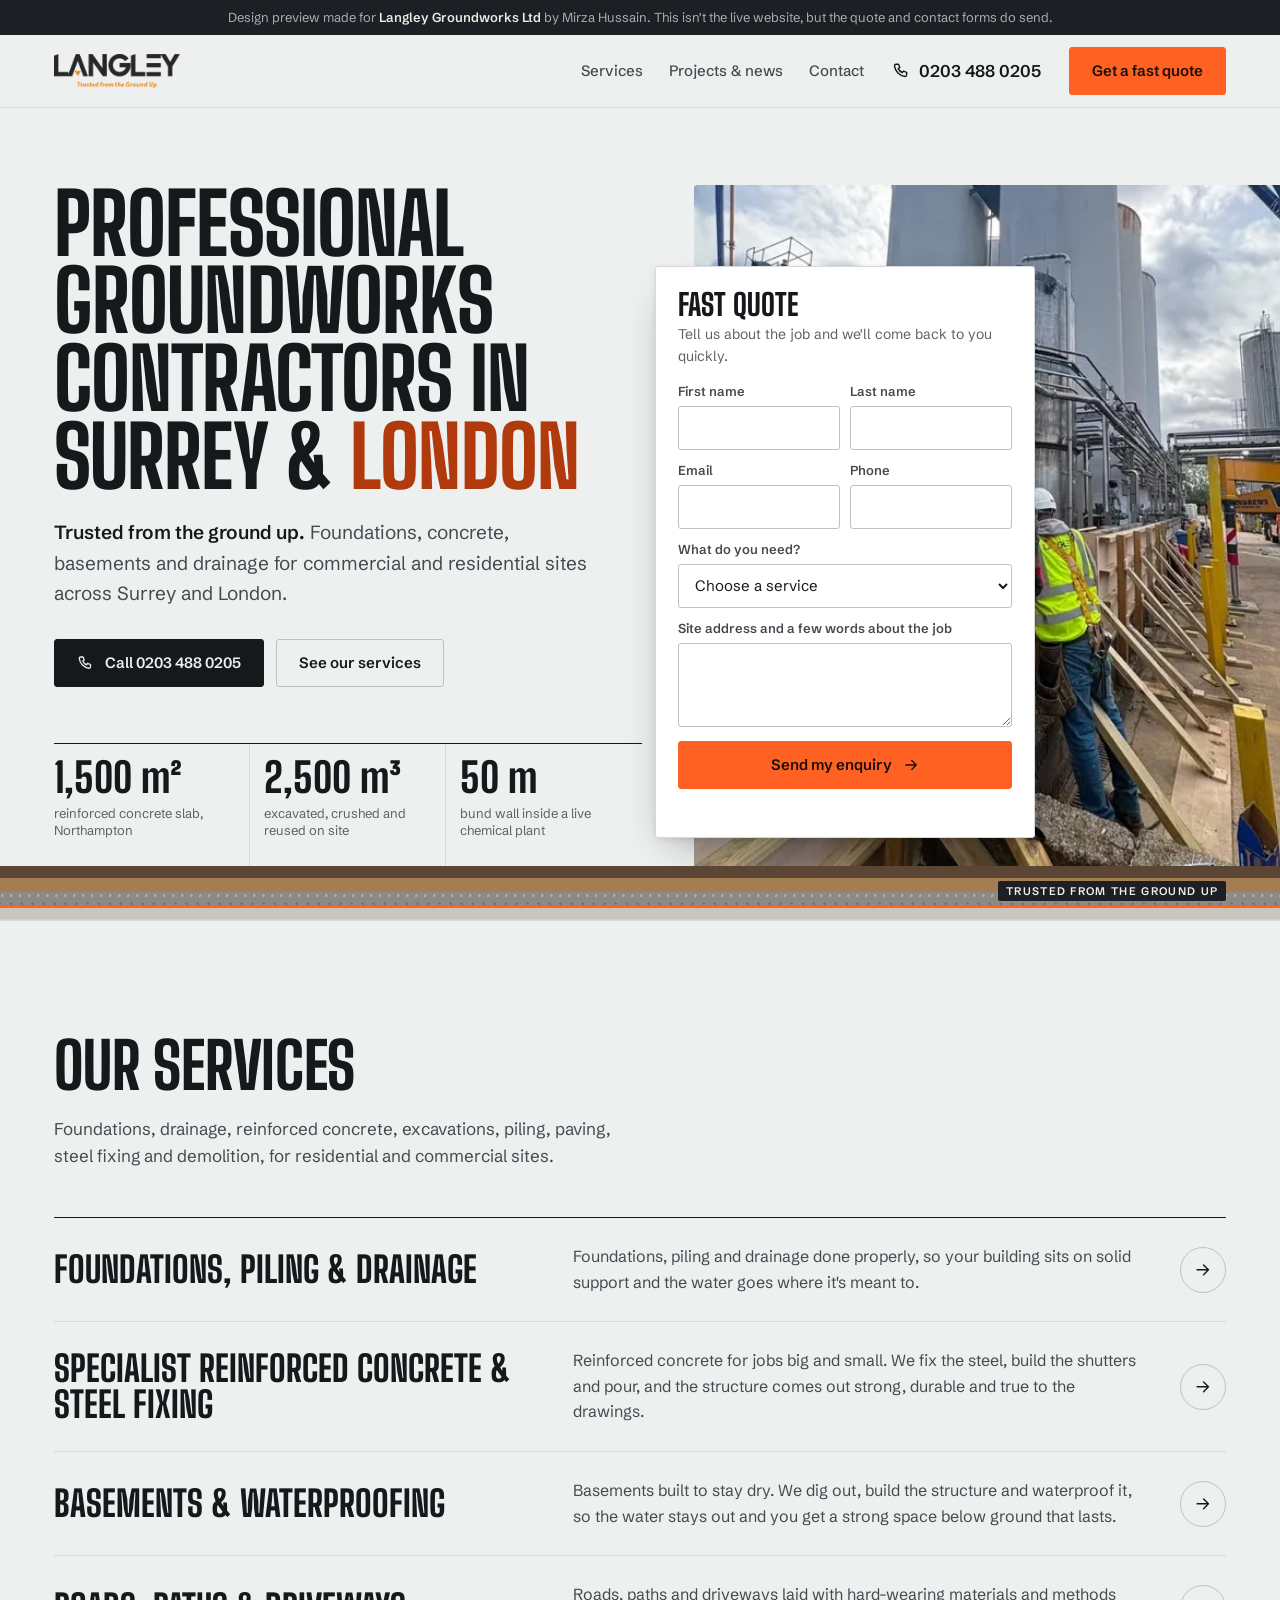
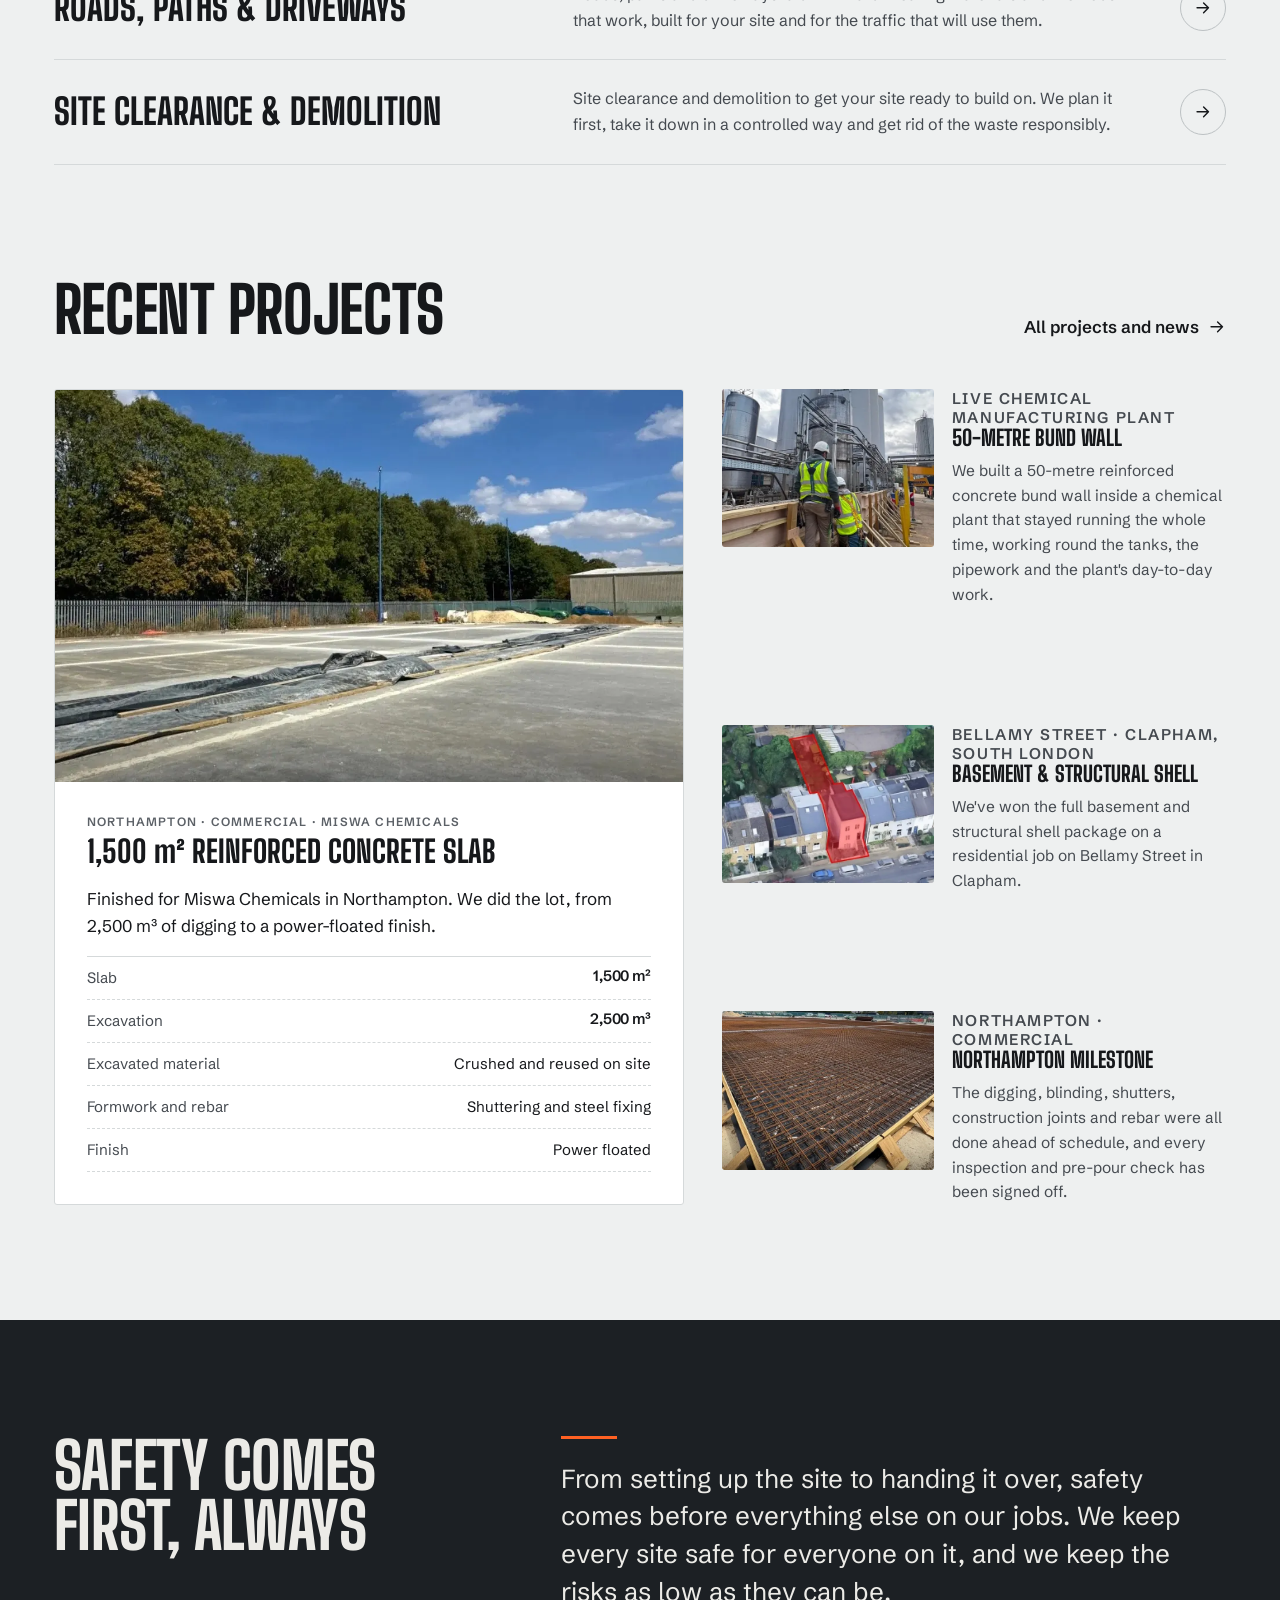
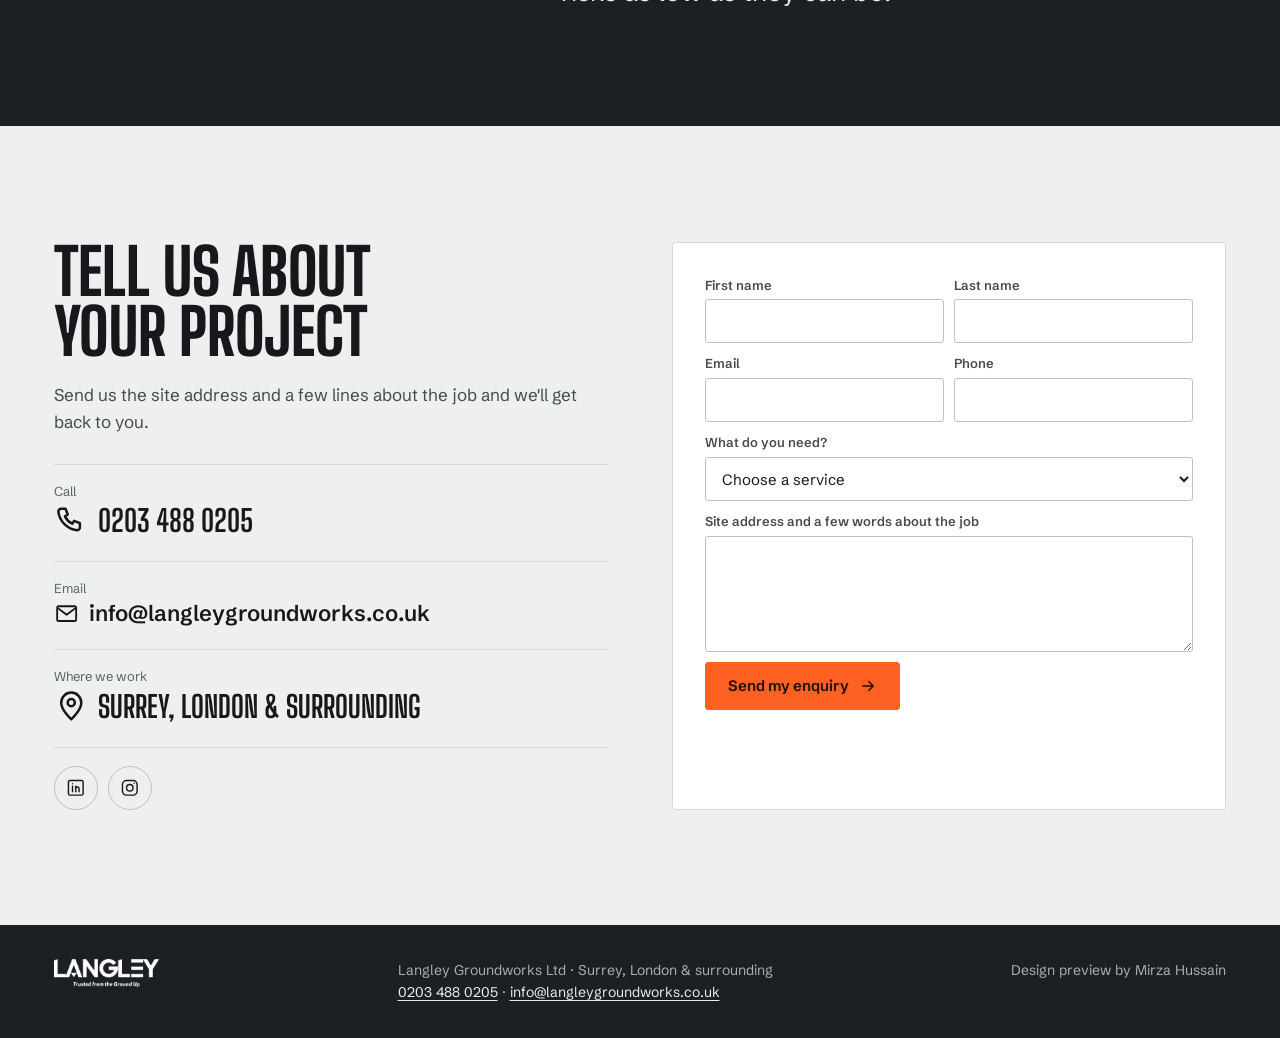
==== commit 9bfbb92b: "Banner without sheet link" ====
--- a/index.html
+++ b/index.html
@@ -15,7 +15,7 @@
 <script type="application/ld+json">{"@context": "https://schema.org", "@type": "GeneralContractor", "name": "Langley Groundworks Ltd", "url": "https://www.langleygroundworks.co.uk/", "telephone": "+44 20 3488 0205", "email": "info@langleygroundworks.co.uk", "slogan": "Trusted from the ground up", "areaServed": [{"@type": "AdministrativeArea", "name": "Surrey"}, {"@type": "City", "name": "London"}], "sameAs": ["https://www.linkedin.com/company/langley-groundworks-ltd", "https://www.instagram.com/langleygroundworksltd/"], "makesOffer": [{"@type": "Offer", "itemOffered": {"@type": "Service", "name": "Foundations, Piling & Drainage"}}, {"@type": "Offer", "itemOffered": {"@type": "Service", "name": "Specialist Reinforced Concrete & Steel Fixing"}}, {"@type": "Offer", "itemOffered": {"@type": "Service", "name": "Basements & Waterproofing"}}, {"@type": "Offer", "itemOffered": {"@type": "Service", "name": "Roads, Paths & Driveways"}}, {"@type": "Offer", "itemOffered": {"@type": "Service", "name": "Site Clearance & Demolition"}}]}</script>
 </head>
 <body>
-<div class="preview">Design preview made for <b>Langley Groundworks Ltd</b> by Mirza Hussain. This isn't the live website, but the forms do work. Anything sent lands in <a href="https://docs.google.com/spreadsheets/d/1cd4m7ZfyhampdBREkrMxyl65zkqv8nDAgLJnQNc8QFA/edit?usp=sharing" target="_blank" rel="noopener">this enquiries sheet</a>.</div>
+<div class="preview">Design preview made for <b>Langley Groundworks Ltd</b> by Mirza Hussain. This isn't the live website, but the quote and contact forms do send.</div>
 <header class="top"><div class="wrap">
   <a class="logo" href="index.html" aria-label="Langley Groundworks home"><img src="img/logo.png" alt="Langley Groundworks, trusted from the ground up" width="600" height="161"></a>
   <nav aria-label="Main"><a href="index.html#services">Services</a><a href="projects.html">Projects & news</a><a href="index.html#contact">Contact</a></nav>
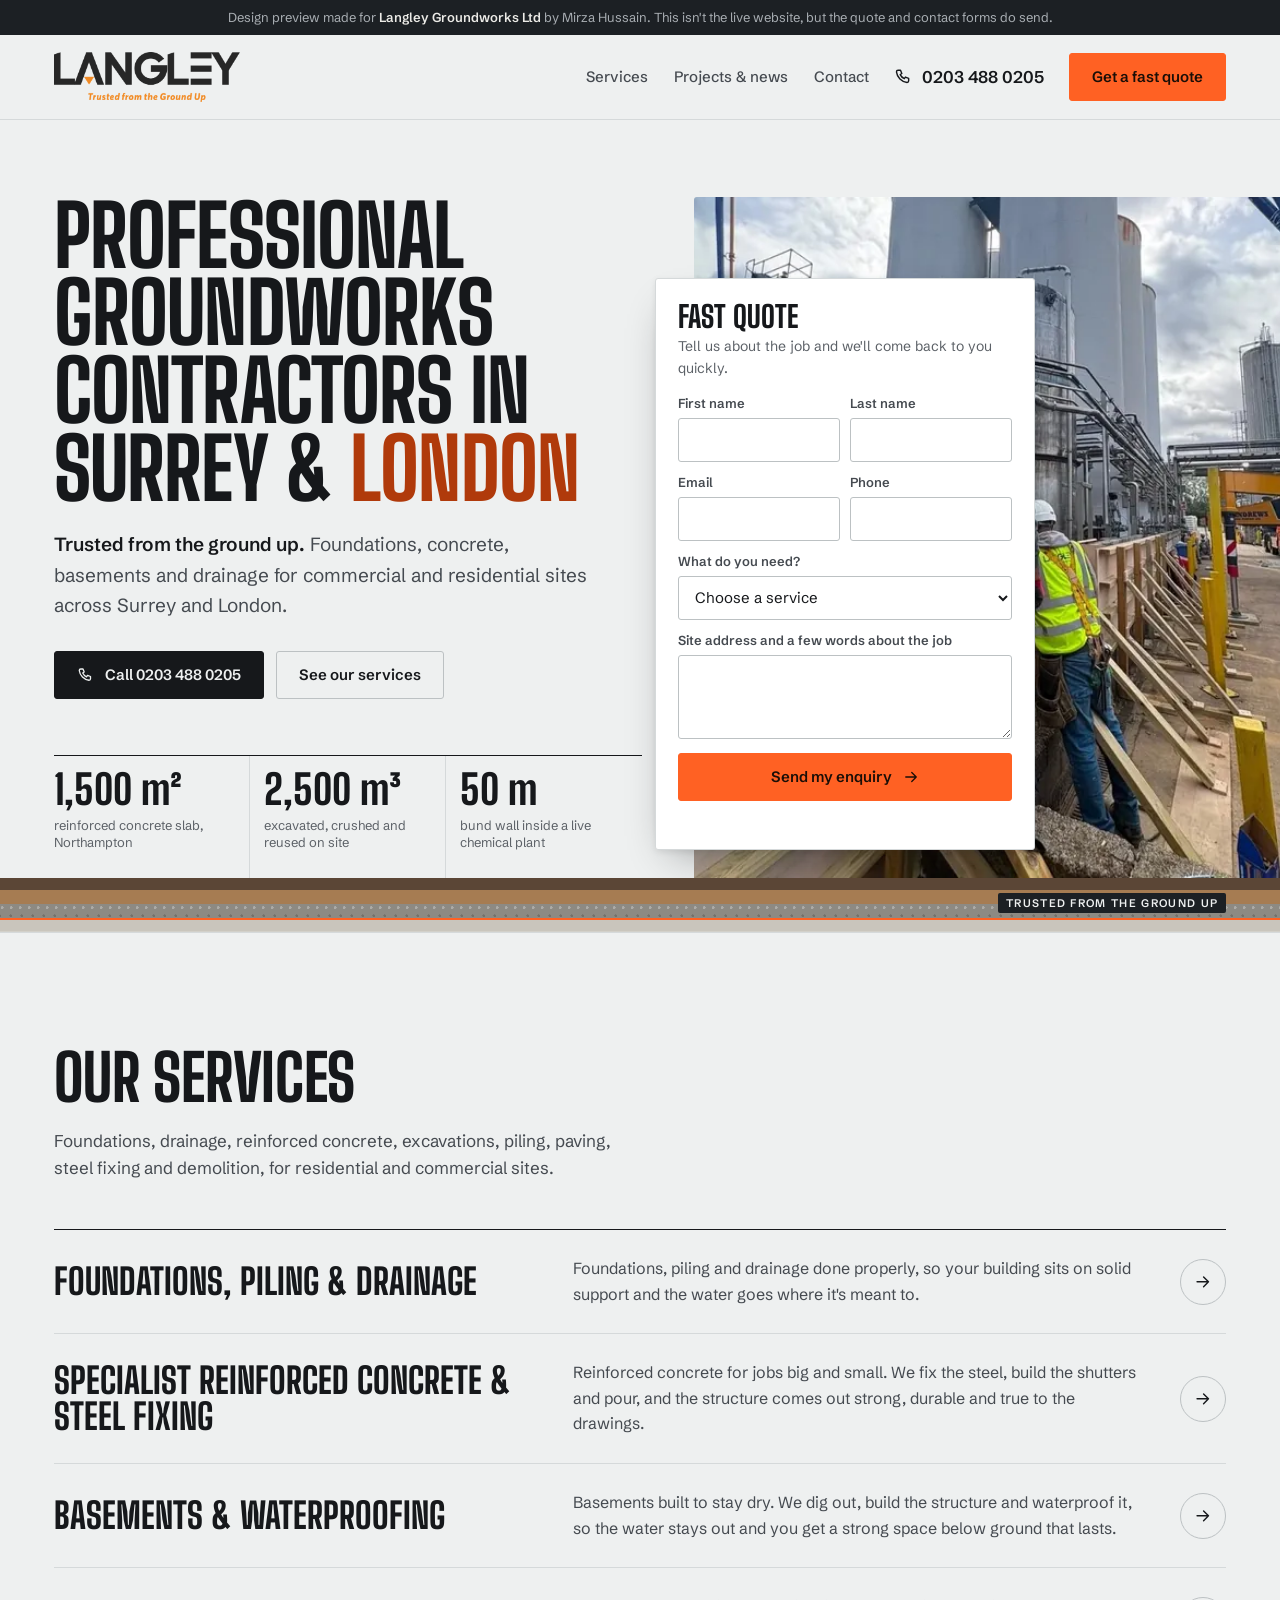
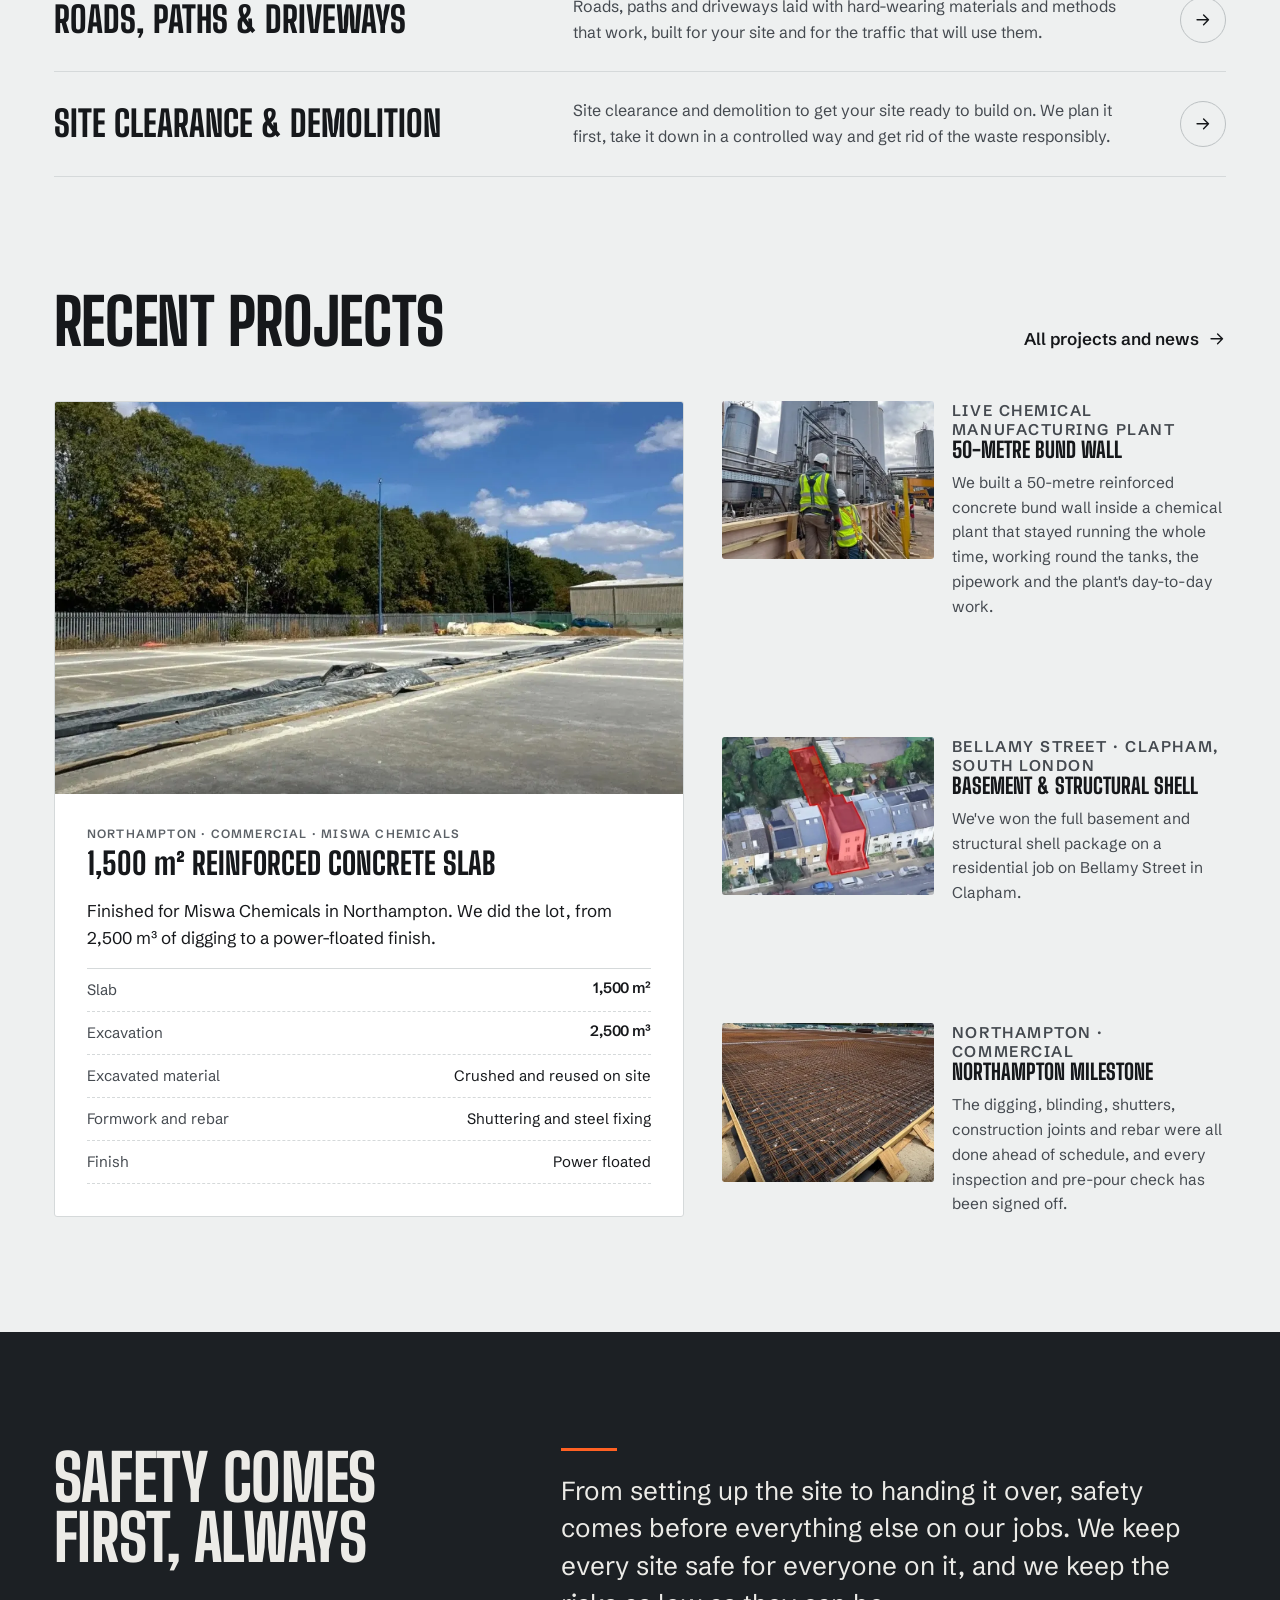
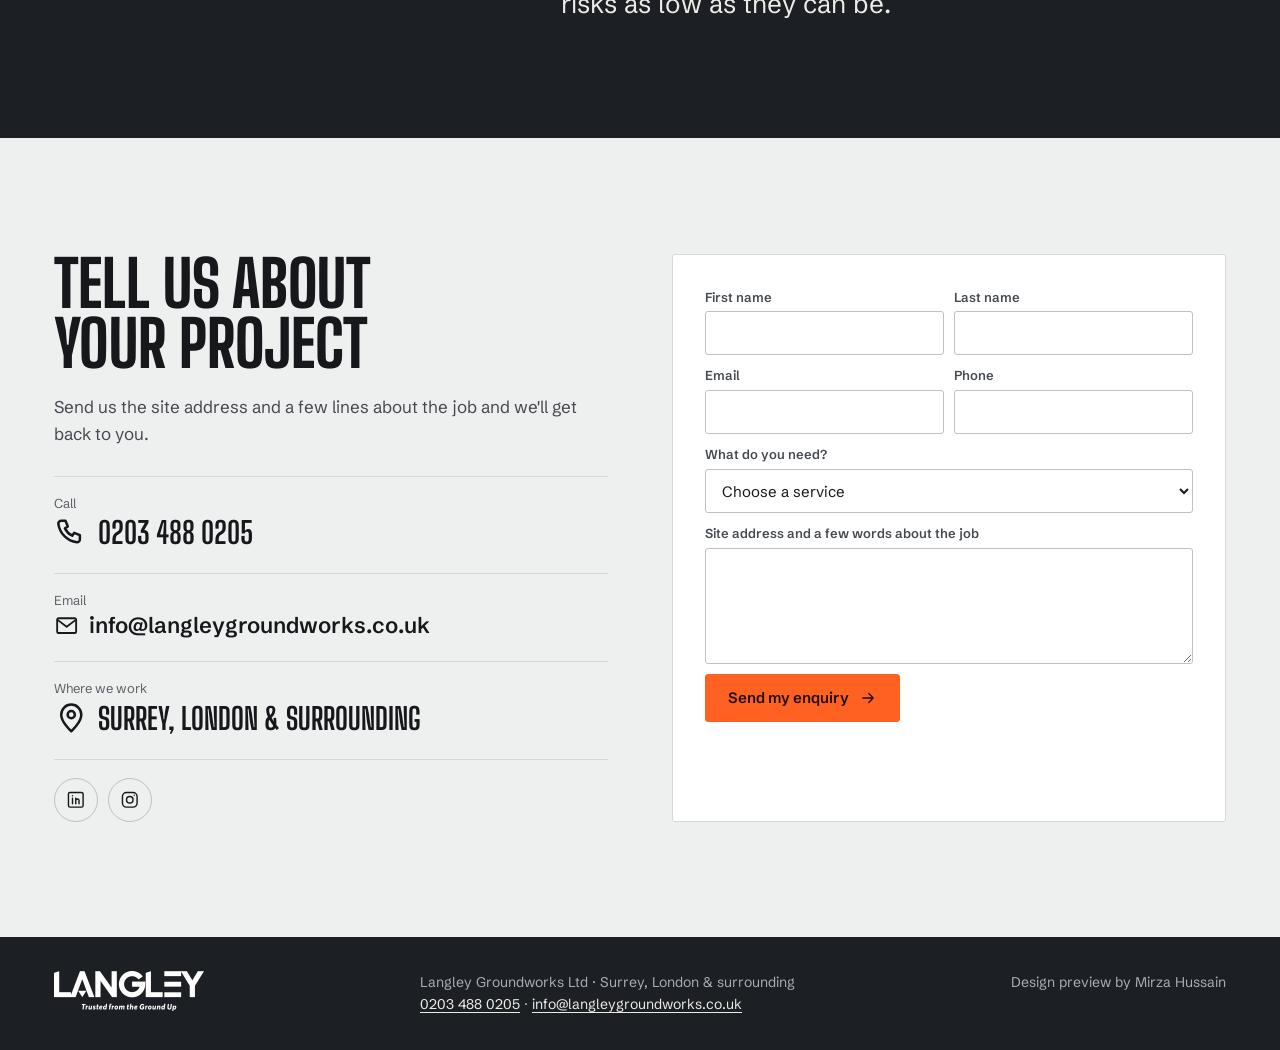
==== commit 8df83bf4: "Larger logo and header" ====
--- a/index.html
+++ b/index.html
@@ -11,7 +11,7 @@
 <link href="https://fonts.googleapis.com/css2?family=Big+Shoulders+Display:wght@700;800&family=JetBrains+Mono:wght@500&family=Schibsted+Grotesk:wght@400;500;600&display=swap" rel="stylesheet">
 <link rel="icon" type="image/png" href="img/favicon.png">
 <link rel="apple-touch-icon" href="img/apple-touch-icon.png">
-<link rel="stylesheet" href="styles.css?v=33d5d172">
+<link rel="stylesheet" href="styles.css?v=8794d1c8">
 <script type="application/ld+json">{"@context": "https://schema.org", "@type": "GeneralContractor", "name": "Langley Groundworks Ltd", "url": "https://www.langleygroundworks.co.uk/", "telephone": "+44 20 3488 0205", "email": "info@langleygroundworks.co.uk", "slogan": "Trusted from the ground up", "areaServed": [{"@type": "AdministrativeArea", "name": "Surrey"}, {"@type": "City", "name": "London"}], "sameAs": ["https://www.linkedin.com/company/langley-groundworks-ltd", "https://www.instagram.com/langleygroundworksltd/"], "makesOffer": [{"@type": "Offer", "itemOffered": {"@type": "Service", "name": "Foundations, Piling & Drainage"}}, {"@type": "Offer", "itemOffered": {"@type": "Service", "name": "Specialist Reinforced Concrete & Steel Fixing"}}, {"@type": "Offer", "itemOffered": {"@type": "Service", "name": "Basements & Waterproofing"}}, {"@type": "Offer", "itemOffered": {"@type": "Service", "name": "Roads, Paths & Driveways"}}, {"@type": "Offer", "itemOffered": {"@type": "Service", "name": "Site Clearance & Demolition"}}]}</script>
 </head>
 <body>
--- a/styles.css
+++ b/styles.css
@@ -15,10 +15,11 @@
   --max: 1760px; --gut: clamp(20px, 4.2vw, 80px);
   --edge: max(0px, (100vw - var(--max)) / 2);
   --radius: 3px;
+  --logo: clamp(50px, 3.4vw, 62px); --head: calc(var(--logo) + 34px);
   color-scheme: light;
 }
 * { box-sizing: border-box; }
-html { -webkit-text-size-adjust: 100%; scroll-behavior: smooth; scroll-padding-top: 88px; }
+html { -webkit-text-size-adjust: 100%; scroll-behavior: smooth; scroll-padding-top: calc(var(--head) + 16px); }
 body { margin: 0; background: var(--paper); color: var(--ink); font: 400 17px/1.6 var(--sans); }
 img { display: block; max-width: 100%; height: auto; }
 a { color: inherit; text-underline-offset: .22em; text-decoration-thickness: 1px; }
@@ -38,9 +39,9 @@
 
 /* header */
 .top { position: sticky; top: 0; z-index: 20; background: color-mix(in srgb, var(--paper) 92%, transparent); backdrop-filter: saturate(1.2) blur(8px); border-bottom: 1px solid var(--line); }
-.top .wrap { display: flex; align-items: center; gap: 28px; height: 72px; }
-.top .logo img { height: 34px; width: auto; }
-.top nav { display: flex; gap: 26px; margin-left: auto; font-size: 15px; font-weight: 500; }
+.top .wrap { display: flex; align-items: center; gap: clamp(20px, 2vw, 36px); height: var(--head); }
+.top .logo img { height: var(--logo); width: auto; }
+.top nav { display: flex; gap: clamp(22px, 2vw, 36px); margin-left: auto; font-size: clamp(15px, 1vw, 17px); font-weight: 500; }
 .top nav a { text-decoration: none; color: var(--ink-2); }
 .top nav a:hover, .top nav a[aria-current="page"] { color: var(--ink); text-decoration: underline; }
 .call { display: inline-flex; align-items: center; gap: 8px; text-decoration: none; font-weight: 600; white-space: nowrap; }
@@ -51,7 +52,7 @@
 .btn.ghost { background: transparent; color: var(--ink); border-color: var(--line-2); }
 .btn.ghost:hover { border-color: var(--ink); }
 .btn svg.i { width: 18px; height: 18px; }
-@media (max-width: 899px) { .top nav, .top .call span { display: none; } .top .wrap { gap: 14px; } .top .call { margin-left: auto; } .top .btn { display: none; } }
+@media (max-width: 899px) { :root { --logo: 42px; --head: 68px; } .top nav, .top .call span { display: none; } .top .wrap { gap: 14px; } .top .call { margin-left: auto; } .top .btn { display: none; } }
 
 /* hero */
 .hero { position: relative; overflow: hidden; border-bottom: 1px solid var(--line); }
@@ -162,7 +163,7 @@
 /* footer */
 footer { background: var(--slate); color: var(--slate-ink-2); font-size: 14px; }
 footer .wrap { display: flex; flex-wrap: wrap; gap: 18px 40px; justify-content: space-between; padding-top: 34px; padding-bottom: 34px; }
-footer img { height: 28px; width: auto; }
+footer img { height: clamp(40px, 2.6vw, 50px); width: auto; }
 footer a { color: var(--slate-ink); }
 footer .made { color: var(--slate-ink-2); }
 
